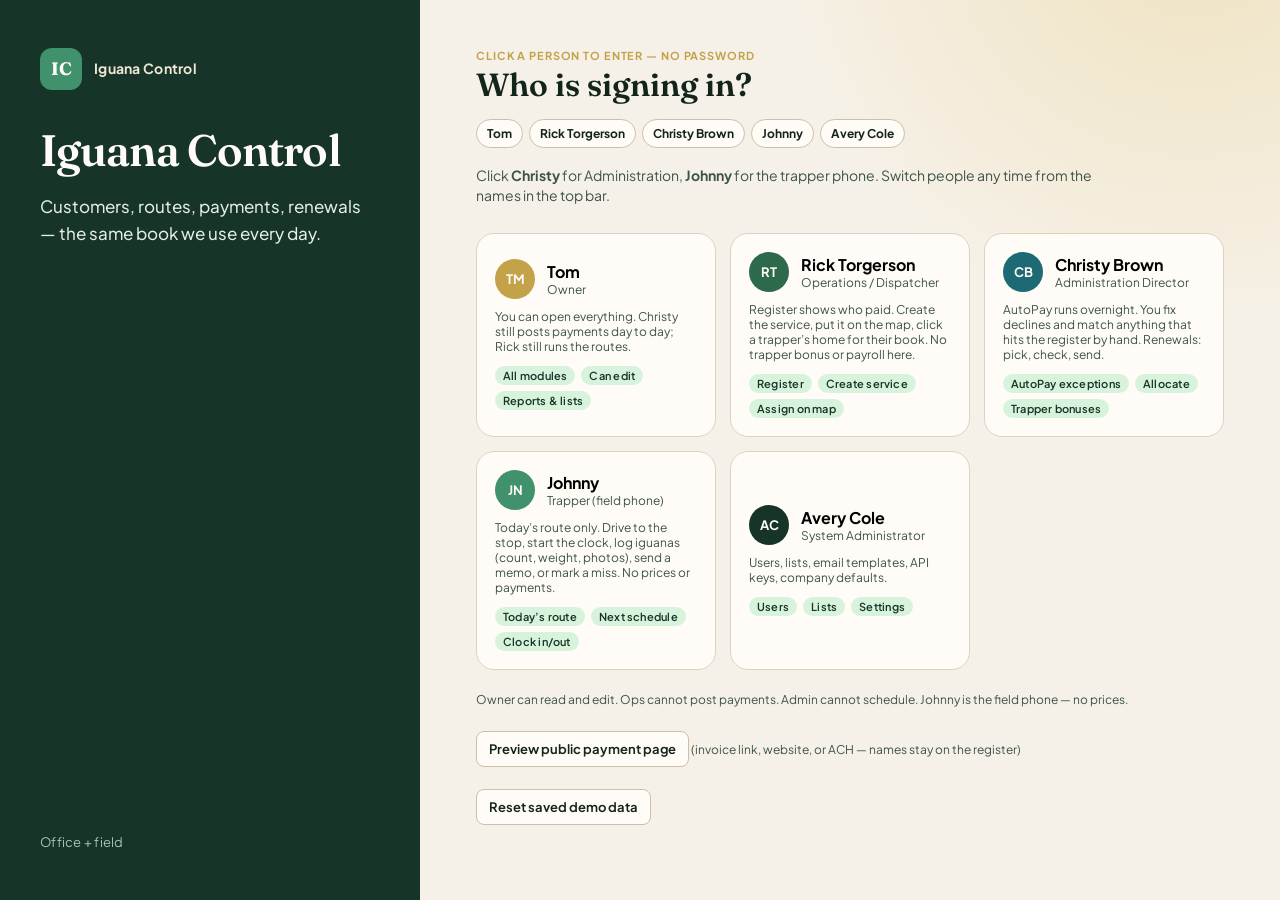
==== index.html @ 535a0d95 "added the listing of services" ====
<!DOCTYPE html>
<html lang="en">
<head>
  <meta charset="UTF-8">
  <meta name="viewport" content="width=device-width, initial-scale=1.0">
  <title>Iguana Control</title>
  <link rel="preconnect" href="https://fonts.googleapis.com">
  <link rel="preconnect" href="https://fonts.gstatic.com" crossorigin>
  <link href="https://fonts.googleapis.com/css2?family=Fraunces:opsz,wght@9..144,500;9..144,600;9..144,700&family=Plus+Jakarta+Sans:ital,wght@0,400;0,500;0,600;0,700;1,400&display=swap" rel="stylesheet">
  <link rel="stylesheet" href="global.css?v=svclist1">
</head>
<body>
  <div id="app"></div>
  <script src="storage.js?v=optimizer2"></script>
  <script src="payments.js?v=monthly1"></script>
  <script src="intake.js?v=batch1"></script>
  <script src="index.js?v=svclist1"></script>
</body>
</html>
---- global.css ----
:root {
  --ink: #13241b;
  --ink-soft: #3d5348;
  --leaf: #163528;
  --leaf-mid: #1f4a36;
  --moss: #2d6a4c;
  --fern: #40916c;
  --mint: #d8f3dc;
  --sand: #efe6d6;
  --paper: #f6f1e8;
  --white: #fffcf7;
  --sun: #c4a24a;
  --sun-soft: #f3e6c0;
  --clay: #b4532a;
  --clay-soft: #f6d7c8;
  --sea: #1d6a75;
  --sea-soft: #d2eef2;
  --line: #ddd2c0;
  --line-strong: #cbbfa8;
  --ok: #2d6a4c;
  --warn: #b4532a;
  --danger: #9b2c2c;
  --shadow: 0 10px 24px rgba(19, 36, 27, 0.06);
  --radius: 10px;
  --sidebar: 236px;
  --font: "Plus Jakarta Sans", system-ui, sans-serif;
  --display: "Fraunces", Georgia, serif;
}

* { box-sizing: border-box; margin: 0; padding: 0; }

html, body {
  height: 100%;
  overflow: hidden;
  background: var(--paper);
  color: var(--ink);
  font-family: var(--font);
  font-size: 14px;
  line-height: 1.38;
}

button, input, select, textarea { font-family: inherit; }

button { cursor: pointer; }

a { color: inherit; }

#app { height: 100%; min-height: 100%; }

/* ---------- Login ---------- */
.login {
  height: 100%;
  min-height: 100%;
  display: grid;
  grid-template-columns: minmax(280px, 420px) 1fr;
}

.login-brand {
  background: var(--leaf);
  color: var(--sand);
  padding: 48px 40px;
  display: flex;
  flex-direction: column;
  justify-content: space-between;
}

.mark {
  display: flex;
  align-items: center;
  gap: 12px;
}

.mark-badge {
  width: 42px;
  height: 42px;
  border-radius: 12px;
  background: var(--fern);
  color: var(--white);
  display: grid;
  place-items: center;
  font-family: var(--display);
  font-weight: 700;
  font-size: 18px;
}

.mark span { font-weight: 700; letter-spacing: 0.02em; }

.login-brand h1 {
  font-family: var(--display);
  font-size: clamp(34px, 4vw, 44px);
  font-weight: 600;
  line-height: 1.12;
  margin: 36px 0 18px;
  color: var(--white);
  letter-spacing: -0.02em;
}

.login-brand-copy,
.login-brand p {
  color: #e4eee7;
  max-width: 28ch;
  font-size: 17px;
  line-height: 1.55;
  font-weight: 450;
}

.login-meta {
  color: #a8c4b4;
  font-size: 13px;
  letter-spacing: 0.02em;
}

.login-main {
  padding: 48px 56px;
  overflow-y: auto;
  background:
    radial-gradient(circle at 90% -10%, #efe2bf 0, transparent 34%),
    var(--paper);
}

.login-main h2 {
  font-family: var(--display);
  font-size: 32px;
  font-weight: 600;
  margin-bottom: 8px;
}

.lede { color: var(--ink-soft); margin-bottom: 28px; max-width: 62ch; }

.role-grid {
  display: grid;
  grid-template-columns: repeat(2, minmax(0, 1fr));
  gap: 14px;
}
@media (min-width: 1100px) {
  .role-grid { grid-template-columns: repeat(3, minmax(0, 1fr)); }
}
.role-card {
  text-align: left;
  background: var(--white);
  border: 1px solid var(--line);
  border-radius: 18px;
  padding: 18px;
  transition: transform 0.15s ease, border-color 0.15s ease;
  cursor: pointer;
}

.role-card:hover {
  transform: translateY(-2px);
  border-color: var(--moss);
}

.role-card .who {
  display: flex;
  align-items: center;
  gap: 12px;
  margin-bottom: 10px;
}

.avatar {
  width: 40px;
  height: 40px;
  border-radius: 50%;
  display: grid;
  place-items: center;
  font-weight: 700;
  font-size: 13px;
  color: var(--white);
  flex-shrink: 0;
}

.role-card h3 { font-size: 16px; }
.role-card .title { color: var(--ink-soft); font-size: 12px; }
.role-card .access { font-size: 12px; color: var(--ink-soft); margin-top: 8px; }

.chips { display: flex; flex-wrap: wrap; gap: 6px; margin-top: 12px; }

.chip {
  font-size: 11px;
  font-weight: 600;
  letter-spacing: 0.02em;
  padding: 3px 8px;
  border-radius: 999px;
  background: var(--sand);
  color: var(--leaf);
}

.chip.on { background: var(--mint); }
.chip.off { background: var(--clay-soft); color: var(--clay); }

/* ---------- Shell ---------- */
.shell {
  display: grid;
  grid-template-columns: var(--sidebar) 1fr;
  height: 100%;
  min-height: 0;
  overflow: hidden;
}

.sidebar {
  background: var(--leaf);
  color: #d7e6dc;
  padding: 14px 10px 18px;
  display: flex;
  flex-direction: column;
  height: 100%;
  min-height: 0;
  overflow-x: hidden;
  overflow-y: auto;
  overscroll-behavior: contain;
  -webkit-overflow-scrolling: touch;
}

.sidebar .mark {
  color: var(--white);
  padding: 4px 8px 18px;
  flex-shrink: 0;
}

.sidebar-nav {
  display: flex;
  flex-direction: column;
  gap: 6px;
  flex: 0 0 auto;
  min-height: auto;
}

.nav-group {
  margin-bottom: 2px;
  border-radius: 12px;
  background: rgba(0, 0, 0, 0.12);
  flex-shrink: 0;
  overflow: visible;
}

.nav-group.has-active {
  background: rgba(0, 0, 0, 0.18);
  box-shadow: inset 0 0 0 1px rgba(255, 255, 255, 0.06);
}

.nav-group-toggle {
  width: 100%;
  display: flex;
  align-items: center;
  gap: 8px;
  background: transparent;
  border: 0;
  color: #b7d0c2;
  padding: 10px 12px;
  font: inherit;
  font-size: 11px;
  font-weight: 700;
  letter-spacing: 0.1em;
  text-transform: uppercase;
  cursor: pointer;
  text-align: left;
  border-radius: 12px;
}

.nav-group-toggle:hover {
  color: #fff;
  background: rgba(255, 255, 255, 0.04);
}

.nav-group-title { flex: 1; min-width: 0; }

.nav-group-meta {
  font-size: 10px;
  font-weight: 700;
  letter-spacing: 0;
  color: #7f9f8f;
  background: rgba(255, 255, 255, 0.06);
  border-radius: 999px;
  padding: 2px 7px;
}

.nav-group.has-active .nav-group-meta {
  color: #d7e6dc;
  background: rgba(255, 255, 255, 0.1);
}

.nav-chevron {
  width: 7px;
  height: 7px;
  border-right: 1.5px solid currentColor;
  border-bottom: 1.5px solid currentColor;
  transform: rotate(-45deg);
  opacity: 0.7;
  transition: transform 0.15s ease;
  flex-shrink: 0;
}

.nav-group.open .nav-chevron {
  transform: rotate(45deg);
  margin-top: -2px;
}

.nav-group-body {
  padding: 0 6px 8px;
  display: flex;
  flex-direction: column;
  gap: 2px;
  max-height: none;
  overflow: visible;
}

.nav-group-body[hidden] {
  display: none;
}

.nav-btn {
  width: 100%;
  display: flex;
  align-items: center;
  gap: 10px;
  background: transparent;
  border: 0;
  color: inherit;
  border-radius: 10px;
  padding: 9px 10px;
  font-size: 13.5px;
  font-weight: 500;
}

.nav-btn svg { opacity: 0.8; flex-shrink: 0; }

.nav-btn.active {
  background: var(--leaf-mid);
  color: var(--white);
}

.nav-btn:hover:not(.active) { background: rgba(255,255,255,0.06); }

.owner-mod-grid {
  display: grid;
  grid-template-columns: repeat(auto-fill, minmax(160px, 1fr));
  gap: 8px;
  margin-top: 10px;
}
.owner-mod {
  display: flex;
  flex-direction: column;
  gap: 2px;
  text-align: left;
  border: 1px solid var(--line);
  background: var(--white);
  border-radius: 12px;
  padding: 12px 14px;
  font: inherit;
  color: inherit;
  cursor: pointer;
}
.owner-mod:hover {
  border-color: var(--moss);
  background: #f3faf5;
}
.owner-mod strong { font-size: 13px; }

.sidebar-foot {
  margin-top: auto;
  padding: 12px 10px 0;
  border-top: 1px solid rgba(255,255,255,0.08);
  font-size: 12px;
  color: #9bb5a6;
  flex-shrink: 0;
}

.main {
  min-width: 0;
  min-height: 0;
  height: 100%;
  display: flex;
  flex-direction: column;
  overflow: hidden;
}

.topbar {
  height: 52px;
  flex-shrink: 0;
  display: flex;
  align-items: center;
  justify-content: space-between;
  padding: 0 20px;
  border-bottom: 1px solid var(--line);
  background: var(--white);
  gap: 12px;
}

.crumb {
  font-family: var(--display);
  font-size: 18px;
  font-weight: 600;
}

.top-actions { display: flex; align-items: center; gap: 10px; flex-wrap: wrap; }

.who-switch {
  display: flex;
  flex-wrap: wrap;
  gap: 6px;
  align-items: center;
}
.who-btn {
  border: 1px solid var(--line-strong);
  background: var(--white);
  color: var(--ink);
  border-radius: 999px;
  padding: 6px 10px;
  font-size: 12px;
  font-weight: 700;
}
.who-btn.on {
  background: var(--leaf);
  color: #fff;
  border-color: transparent;
}

.who-pill {
  display: flex;
  align-items: center;
  gap: 8px;
  background: var(--paper);
  border: 1px solid var(--line);
  border-radius: 999px;
  padding: 4px 10px 4px 4px;
}

.who-pill .avatar { width: 28px; height: 28px; font-size: 11px; }

.who-pill select {
  border: 0;
  background: transparent;
  font-weight: 600;
  font-size: 13px;
  color: var(--ink);
  outline: none;
}

.content {
  flex: 1;
  min-height: 0;
  overflow-y: auto;
  overscroll-behavior: contain;
  padding: 16px 20px 36px;
}
.content:not(.content-map) {
  max-width: 1400px;
  width: 100%;
}

.page-head {
  display: flex;
  justify-content: space-between;
  align-items: flex-start;
  gap: 12px;
  margin-bottom: 14px;
}

.page-head h2 {
  font-family: var(--display);
  font-size: 24px;
  font-weight: 600;
}

.page-head p { color: var(--ink-soft); max-width: 70ch; }

.actions { display: flex; gap: 8px; flex-wrap: wrap; }

.btn {
  border: 0;
  border-radius: 8px;
  padding: 8px 12px;
  font-weight: 650;
  font-size: 13px;
  min-height: 36px;
}

.btn-primary { background: var(--moss); color: var(--white); }
.btn-primary:hover { background: var(--leaf-mid); }
.btn-ghost { background: var(--white); border: 1px solid var(--line-strong); color: var(--ink); }
.btn-text {
  background: transparent;
  color: var(--moss);
  padding: 6px 4px;
  min-height: 0;
  font-weight: 650;
}
.btn-text:hover { text-decoration: underline; }
.btn-warn { background: var(--clay); color: var(--white); }
.btn-sun { background: var(--sun); color: var(--ink); }
.btn:disabled { opacity: 0.45; cursor: not-allowed; }
.icon-btn {
  width: 34px;
  height: 34px;
  display: inline-grid;
  place-items: center;
  border: 1px solid var(--line-strong);
  border-radius: 9px;
  background: var(--white);
  color: var(--leaf-mid);
}
.icon-btn:hover {
  background: var(--mint);
  border-color: var(--moss);
}
.table-icon-btn {
  margin-left: auto;
}

.notice {
  background: var(--sun-soft);
  border: 1px solid #e4d29a;
  color: #5c4a16;
  border-radius: 12px;
  padding: 10px 14px;
  font-size: 13px;
  margin-bottom: 16px;
}

.notice.locked {
  background: var(--clay-soft);
  border-color: #e8b89f;
  color: #6b2e16;
}

.grid-4, .grid-3, .grid-2 {
  display: grid;
  gap: 10px;
}

.grid-4 { grid-template-columns: repeat(4, minmax(0, 1fr)); }
.grid-3 { grid-template-columns: repeat(3, minmax(0, 1fr)); }
.grid-2 { grid-template-columns: repeat(2, minmax(0, 1fr)); }

.stat, .card {
  background: var(--white);
  border: 1px solid var(--line);
  border-radius: var(--radius);
}

.stat { padding: 10px 12px; }
.stat .k { font-size: 11px; color: var(--ink-soft); font-weight: 700; letter-spacing: 0.02em; text-transform: uppercase; }
.stat .v {
  font-family: var(--display);
  font-size: 22px;
  margin-top: 2px;
}
.stat .s { font-size: 12px; color: var(--ink-soft); margin-top: 4px; }
.stat.alert .v { color: var(--clay); }
.stat.good .v { color: var(--moss); }
.dashboard-stat {
  width: 100%;
  color: inherit;
  font: inherit;
  text-align: left;
  cursor: pointer;
  transition: transform 140ms ease, border-color 140ms ease, box-shadow 140ms ease;
}
.dashboard-stat:hover,
.dashboard-stat:focus-visible {
  transform: translateY(-2px);
  border-color: var(--sea);
  box-shadow: 0 8px 20px rgba(22, 53, 40, 0.08);
  outline: none;
}
.dashboard-stat .s {
  display: flex;
  justify-content: space-between;
  gap: 8px;
}

.card { padding: 12px 14px; }

.card h3 {
  font-size: 13px;
  font-weight: 700;
  letter-spacing: 0.04em;
  text-transform: uppercase;
  color: var(--ink-soft);
  margin-bottom: 8px;
  display: flex;
  justify-content: space-between;
  align-items: baseline;
}

.table-wrap { overflow: auto; }

table { width: 100%; border-collapse: collapse; font-size: 13px; }

th {
  text-align: left;
  font-size: 11px;
  letter-spacing: 0.08em;
  text-transform: uppercase;
  color: var(--ink-soft);
  padding: 8px 10px;
  border-bottom: 1px solid var(--line);
  font-weight: 700;
}

td {
  padding: 8px 10px;
  border-bottom: 1px solid #eee6d8;
  vertical-align: middle;
  height: 48px;
}
.payment-register-table table {
  min-width: 700px;
  font-size: 12px;
}
.payment-register-table th,
.payment-register-table td {
  padding: 9px 6px;
}
.payment-register-table th:first-child,
.payment-register-table td:first-child {
  min-width: 86px;
  white-space: nowrap;
}
.payment-register-table th:nth-child(2),
.payment-register-table td:nth-child(2) {
  min-width: 104px;
}
.payment-register-table th:nth-child(3),
.payment-register-table td:nth-child(3),
.payment-register-table th:nth-child(4),
.payment-register-table td:nth-child(4),
.payment-register-table th:nth-child(5),
.payment-register-table td:nth-child(5),
.payment-register-table th:nth-child(6),
.payment-register-table td:nth-child(6),
.payment-register-table th:nth-child(7),
.payment-register-table td:nth-child(7) {
  white-space: nowrap;
}
.payment-register-table td:nth-child(2) .btn,
.payment-register-table .badge {
  white-space: nowrap;
}
.payment-register-table th:last-child,
.payment-register-table td:last-child {
  min-width: 104px;
}
.payment-row-actions {
  display: flex;
  align-items: center;
  justify-content: flex-start;
  gap: 6px;
  white-space: nowrap;
}
.payment-row-actions .btn {
  padding: 7px 9px;
  font-size: 11px;
  white-space: nowrap;
}
tr.clickable { cursor: pointer; }
tr.clickable:hover td { background: #faf6ee; }

.badge {
  display: inline-flex;
  align-items: center;
  border-radius: 999px;
  padding: 2px 8px;
  font-size: 11px;
  font-weight: 700;
}

.badge-ok { background: var(--mint); color: var(--ok); }
.badge-warn { background: var(--sun-soft); color: #7a5b12; }
.badge-bad { background: var(--clay-soft); color: var(--clay); }
.badge-sea { background: var(--sea-soft); color: var(--sea); }
.badge-mute { background: var(--sand); color: var(--ink-soft); }

/* ---------- Schedule ---------- */
.seg {
  display: inline-flex;
  border: 1px solid var(--line);
  border-radius: 10px;
  overflow: hidden;
}
.seg button {
  background: var(--white);
  border: 0;
  padding: 8px 14px;
  font-weight: 700;
  font-size: 13px;
  cursor: pointer;
}
.seg button.on { background: var(--moss); color: #fff; }

.month-grid {
  display: grid;
  grid-template-columns: repeat(7, minmax(0, 1fr));
  gap: 6px;
}
.month-dow {
  font-size: 11px;
  font-weight: 700;
  color: var(--ink-soft);
  padding: 4px 6px;
}
.month-cell {
  min-height: 92px;
  background: var(--white);
  border: 1px solid var(--line);
  border-radius: 10px;
  padding: 6px;
}
.month-cell.mute { background: transparent; border-color: transparent; }
.month-cell.today { border-color: var(--moss); box-shadow: 0 0 0 2px rgba(45,106,76,.2); }
.month-num { font-weight: 700; font-size: 12px; margin-bottom: 4px; }
.month-stop {
  font-size: 10px;
  line-height: 1.3;
  padding: 2px 0;
  border-bottom: 1px solid var(--line);
  overflow: hidden;
  text-overflow: ellipsis;
  white-space: nowrap;
}

.week {
  display: grid;
  grid-template-columns: 160px repeat(5, 1fr);
  gap: 8px;
}

.week .head, .tech-name {
  font-size: 12px;
  font-weight: 700;
  color: var(--ink-soft);
  padding: 6px 4px;
}

.tech-name { color: var(--ink); padding-top: 10px; }

.stop {
  background: var(--mint);
  border-radius: 10px;
  padding: 8px 10px;
  font-size: 12px;
  margin-bottom: 6px;
  border-left: 3px solid var(--moss);
}

.stop.oneoff {
  background: var(--sun-soft);
  border-left-color: var(--sun);
}

.stop.missed {
  background: var(--clay-soft);
  border-left-color: var(--clay);
}

.stop.blocked-off {
  background: var(--sand);
  border-left-color: var(--ink-soft);
  opacity: 0.85;
}

.week .head.blocked {
  color: var(--ink-soft);
  background: var(--sand);
  border-radius: 8px;
}

.month-cell.blocked-day {
  background: var(--sand);
  border-color: var(--line);
}

.ns-rules {
  display: grid;
  grid-template-columns: repeat(4, minmax(0, 1fr));
  gap: 10px;
  margin-bottom: 16px;
}
.ns-rule {
  background: var(--white);
  border: 1px solid var(--line);
  border-radius: 12px;
  padding: 12px 14px;
}
.ns-rule strong {
  display: block;
  margin: 6px 0 4px;
  font-size: 13px;
}
.ns-rule p {
  margin: 0;
  font-size: 12px;
  color: var(--ink-soft);
  line-height: 1.4;
}
.ns-form-row {
  display: grid;
  grid-template-columns: 1fr 1fr;
  gap: 10px;
}
.ns-check {
  display: flex;
  align-items: center;
  gap: 8px;
  font-size: 13px;
  margin: 4px 0 12px;
}

.wl-tech-grid {
  display: grid;
  grid-template-columns: repeat(2, minmax(0, 1fr));
  gap: 12px;
}
.wl-tech-card {
  text-align: left;
  background: var(--white);
  border: 1px solid var(--line);
  border-radius: 14px;
  padding: 14px 16px;
  cursor: pointer;
  color: inherit;
  font: inherit;
}
.wl-tech-card:hover { border-color: var(--moss); }
.wl-tech-card-top {
  display: flex;
  align-items: center;
  gap: 8px;
  margin-bottom: 2px;
}
.wl-tech-card-top strong { flex: 1; }
.wl-tech-stats {
  display: grid;
  grid-template-columns: repeat(3, minmax(0, 1fr));
  gap: 8px;
  margin: 10px 0 12px;
}
.wl-tech-stats dt {
  font-size: 11px;
  text-transform: uppercase;
  letter-spacing: 0.04em;
  color: var(--ink-soft);
}
.wl-tech-stats dd {
  font-weight: 700;
  font-size: 13px;
  margin: 0;
}
.wl-week-strip {
  display: grid;
  grid-template-columns: repeat(5, minmax(0, 1fr));
  gap: 6px;
}
.wl-week-strip span {
  display: flex;
  flex-direction: column;
  gap: 2px;
  background: var(--sand);
  border-radius: 8px;
  padding: 6px 6px 7px;
  font-size: 11px;
  color: var(--ink);
}
.wl-week-strip span.mute { color: var(--ink-soft); opacity: 0.65; }
.wl-week-strip b { font-size: 10px; text-transform: uppercase; color: var(--ink-soft); }
.wl-day-head {
  display: flex;
  justify-content: space-between;
  align-items: flex-start;
  gap: 10px;
  margin-bottom: 12px;
}
.wl-day-head h3 { margin-bottom: 2px; }
.wl-stop {
  display: grid;
  grid-template-columns: 28px minmax(140px, 0.9fr) minmax(0, 1.4fr) auto;
  gap: 10px;
  align-items: start;
  padding: 10px 0;
  border-top: 1px solid var(--line);
}
.wl-stop-n {
  width: 24px;
  height: 24px;
  border-radius: 50%;
  background: var(--mint);
  color: var(--leaf);
  font-size: 12px;
  font-weight: 700;
  display: grid;
  place-items: center;
  margin-top: 2px;
}
.wl-stop-when strong { display: block; font-size: 13px; }
.wl-gap {
  margin: 0 0 4px 38px;
  font-size: 12px;
  color: var(--ink-soft);
}
.wl-gap.overlap { color: var(--clay); }

.stop .t { font-weight: 700; }
.stop .m { color: var(--ink-soft); }

/* ---------- Map ---------- */
.map-stage {
  display: grid;
  grid-template-columns: 1.4fr 0.9fr;
  gap: 16px;
  min-height: 520px;
}
.map-vrm {
  display: grid;
  grid-template-columns: minmax(220px, 260px) minmax(0, 1fr);
  gap: 14px;
  align-items: stretch;
  min-height: 0;
}
.map-vrm.has-bestfit {
  grid-template-columns: minmax(220px, 260px) minmax(0, 1fr) minmax(240px, 280px);
}
.map-vrm-side {
  max-height: min(58vh, 520px);
  overflow: auto;
  overscroll-behavior: contain;
  padding: 12px;
}
.map-vrm-side.is-right .map-bestfit-block { margin-top: 0; }
.map-vrm-canvas-wrap {
  min-width: 0;
  display: flex;
  flex-direction: column;
  gap: 8px;
  overflow: visible;
  z-index: 2;
}
.map-vrm .map-canvas {
  width: 100%;
  height: min(58vh, 520px);
  min-height: 320px;
  flex: 1;
  overflow: visible;
  position: relative;
}
.map-canvas.lasso-on {
  cursor: crosshair;
  user-select: none;
}
.map-box-select {
  position: absolute;
  z-index: 20;
  pointer-events: none;
  border: 1.5px solid rgba(37, 99, 235, 0.95);
  background: rgba(59, 130, 246, 0.22);
  box-sizing: border-box;
}
.map-select-panel {
  position: absolute;
  right: 12px;
  bottom: 12px;
  z-index: 22;
  min-width: 168px;
  padding: 12px 14px;
  background: #fff;
  border: 1px solid var(--line);
  border-radius: 10px;
  box-shadow: 0 8px 24px rgba(20, 24, 18, 0.16);
  font-size: 13px;
}
.map-select-row {
  display: flex;
  justify-content: space-between;
  gap: 16px;
  margin-bottom: 6px;
  color: var(--ink-soft);
}
.map-select-row strong { color: var(--ink); font-variant-numeric: tabular-nums; }
.map-select-actions {
  display: flex;
  gap: 8px;
  margin-top: 10px;
}
.map-select-actions .btn { flex: 1; justify-content: center; }
.content-map {
  overflow-y: auto;
  overflow-x: hidden;
  padding-bottom: 24px;
  -webkit-overflow-scrolling: touch;
}
.vrm-side-head h3 { margin: 8px 0 4px; }
.vrm-table { display: flex; flex-direction: column; gap: 2px; }
.vrm-row {
  display: grid;
  grid-template-columns: 14px 1fr 44px 58px;
  gap: 8px;
  align-items: center;
  width: 100%;
  text-align: left;
  border: 1px solid transparent;
  background: transparent;
  border-radius: 8px;
  padding: 7px 8px;
  font: inherit;
  color: inherit;
  cursor: pointer;
}
.vrm-row:hover { background: #f7f6f2; }
.vrm-row.on { background: #f3faf5; border-color: var(--moss); }
.vrm-row.vrm-head {
  font-size: 11px;
  font-weight: 700;
  color: var(--ink-soft);
  text-transform: uppercase;
  letter-spacing: 0.04em;
  cursor: default;
}
.vrm-row.vrm-total {
  font-weight: 700;
  border-top: 1px solid var(--line);
  margin-top: 4px;
  cursor: default;
}
.vrm-name { font-weight: 700; font-size: 12px; }
.vrm-stops { display: flex; flex-direction: column; gap: 4px; max-height: 280px; overflow: auto; }
.vrm-stop {
  display: flex;
  gap: 8px;
  align-items: flex-start;
  width: 100%;
  text-align: left;
  border: 1px solid transparent;
  background: transparent;
  border-radius: 8px;
  padding: 6px;
  font: inherit;
  cursor: pointer;
}
.vrm-stop:hover, .vrm-stop.on { background: #f7f6f2; }
.vrm-stop-n {
  flex: 0 0 20px;
  height: 20px;
  border-radius: 50%;
  color: #fff;
  font-size: 10px;
  font-weight: 800;
  display: grid;
  place-items: center;
}
.map-legend-diamond {
  display: inline-block;
  width: 10px;
  height: 10px;
  background: #8a8680;
  transform: rotate(45deg);
  margin-right: 4px;
  vertical-align: middle;
  border: 1px solid #fff;
  box-shadow: 0 0 0 1px #8a8680;
}
.map-legend-pin {
  display: inline-block;
  width: 10px;
  height: 14px;
  margin-right: 4px;
  vertical-align: middle;
  background: #e11d2e;
  border-radius: 50% 50% 50% 0;
  transform: rotate(-45deg);
  border: 1.5px solid #fff;
  box-shadow: 0 0 0 2px rgba(225, 29, 46, 0.35), 0 1px 2px rgba(0,0,0,0.25);
}

.map-canvas {
  background: #cfe0d0;
  border: 1px solid var(--line);
  border-radius: var(--radius);
  position: relative;
  overflow: hidden;
  min-height: 320px;
  height: min(58vh, 520px);
}
.map-canvas.gmap {
  box-shadow: inset 0 0 0 1px rgba(255,255,255,0.35);
}

.pin {
  position: absolute;
  transform: translate(-50%, -50%);
  text-align: center;
  z-index: 3;
}

.pin-dot {
  width: 14px;
  height: 14px;
  border-radius: 50%;
  transform: none;
  margin: 0 auto;
  border: 2px solid white;
  box-shadow: 0 1px 4px rgba(0,0,0,0.35);
}

.pin span:not(.prop-pin-mark):not(.prop-pin-dot) {
  position: absolute;
  left: 50%;
  top: calc(100% + 4px);
  transform: translateX(-50%);
  white-space: nowrap;
  font-size: 11px;
  font-weight: 700;
  background: rgba(255,255,255,0.95);
  padding: 2px 6px;
  border-radius: 6px;
  box-shadow: 0 1px 3px rgba(0,0,0,0.12);
  pointer-events: none;
}

.assign-stage {
  display: grid;
  grid-template-columns: 1.45fr 0.95fr;
  gap: 16px;
  min-height: 560px;
}

.assign-panel {
  max-height: 640px;
  overflow: auto;
}

.route-svg {
  position: absolute;
  inset: 0;
  width: 100%;
  height: 100%;
  pointer-events: none;
  z-index: 1;
}

.pin.prop-pin {
  width: 14px;
  height: 14px;
  padding: 0;
  border: 0;
  background: transparent;
  cursor: pointer;
  z-index: 3;
  transform: translate(-50%, -50%);
}
.pin.prop-pin .prop-pin-dot {
  position: absolute;
  left: 50%;
  top: 50%;
  width: 11px;
  height: 11px;
  margin: 0;
  padding: 0;
  transform: translate(-50%, -50%);
  background: var(--pin-color, #888);
  border: 2px solid #fff;
  border-radius: 50%;
  box-shadow: 0 1px 3px rgba(0,0,0,0.35);
  pointer-events: none;
}
.pin.prop-pin.diamond .prop-pin-dot,
.pin.prop-pin.shared .prop-pin-dot {
  width: 10px;
  height: 10px;
  border-radius: 1px;
  transform: translate(-50%, -50%) rotate(45deg);
  background: #8a8680;
}
.pin.prop-pin.need .prop-pin-dot {
  width: 12px;
  height: 12px;
  box-shadow: 0 0 0 3px rgba(196, 162, 74, 0.4), 0 1px 3px rgba(0,0,0,0.35);
}
.pin.prop-pin.pin-open:not(.assign-focus) .prop-pin-dot {
  box-shadow: 0 0 0 3px rgba(29, 106, 117, 0.45), 0 1px 3px rgba(0,0,0,0.35);
}
.pin.prop-pin.picked:not(.assign-focus) .prop-pin-dot {
  background: #e11d2e !important;
  width: 13px;
  height: 13px;
  border-color: #fff;
  box-shadow: 0 0 0 3px rgba(225, 29, 46, 0.55), 0 1px 4px rgba(0,0,0,0.4);
}
.pin.prop-pin.picked.diamond .prop-pin-dot,
.pin.prop-pin.picked.shared .prop-pin-dot {
  background: #e11d2e !important;
  box-shadow: 0 0 0 3px rgba(225, 29, 46, 0.55), 0 1px 4px rgba(0,0,0,0.4);
}
.pin.prop-pin .prop-pin-mark { display: none; }
.pin.prop-pin::after { display: none; }
.pin.prop-pin .pin-dot { display: none; }

/* Only the property Rick opened the map to assign */
.pin.prop-pin.assign-focus {
  width: 28px;
  height: 36px;
  z-index: 14;
  transform: translate(-50%, -94%);
}
.pin.prop-pin.assign-focus .prop-pin-dot { display: none; }
.pin.prop-pin.assign-focus .prop-pin-mark {
  display: block;
  position: absolute;
  left: 50%;
  top: 0;
  width: 22px;
  height: 22px;
  margin: 0;
  padding: 0;
  transform: translateX(-50%) rotate(-45deg);
  background: #e11d2e;
  border: 2.5px solid #fff;
  border-radius: 50% 50% 50% 0;
  box-shadow:
    0 0 0 5px rgba(225, 29, 46, 0.28),
    0 4px 12px rgba(180, 20, 35, 0.45);
  pointer-events: none;
  animation: assign-pin-pulse 1.6s ease-in-out infinite;
}
.pin.prop-pin.assign-focus .prop-pin-mark::after {
  content: "";
  position: absolute;
  left: 50%;
  top: 50%;
  width: 6px;
  height: 6px;
  border-radius: 50%;
  background: #fff;
  transform: translate(-50%, -50%);
}
.pin.prop-pin.assign-focus:hover .prop-pin-mark {
  filter: brightness(1.06);
  transform: translateX(-50%) rotate(-45deg) scale(1.06);
}
@keyframes assign-pin-pulse {
  0%, 100% { box-shadow: 0 0 0 4px rgba(225, 29, 46, 0.22), 0 4px 12px rgba(180, 20, 35, 0.4); }
  50% { box-shadow: 0 0 0 8px rgba(225, 29, 46, 0.18), 0 4px 14px rgba(180, 20, 35, 0.5); }
}

.pin.home-pin {
  z-index: 6;
  cursor: pointer;
  border: 0;
  background: transparent;
  padding: 0;
  font: inherit;
  color: inherit;
  transform: translate(-50%, -50%);
}
.pin.home-pin .pin-dot {
  width: 20px;
  height: 20px;
  border-width: 3px;
  border-radius: 50%;
}
.pin.home-pin.on .pin-dot,
.pin.home-pin.focus .pin-dot {
  box-shadow: 0 0 0 4px rgba(45, 106, 76, 0.28), 0 2px 6px rgba(0,0,0,0.35);
  transform: scale(1.15);
}
.pin.home-pin.comparing .pin-dot {
  box-shadow: 0 0 0 4px rgba(29, 106, 117, 0.35), 0 2px 6px rgba(0,0,0,0.35);
}
.pin.home-pin span { display: none; }
.pin.need {
  z-index: 4;
}
.pin.need .pin-dot {
  box-shadow: 0 0 0 4px rgba(196, 162, 74, 0.45);
  width: 16px;
  height: 16px;
}
.pin.client .pin-dot {
  width: 16px;
  height: 16px;
  box-shadow: 0 0 0 4px rgba(196, 162, 74, 0.4);
}
.pin.prop-pin.on-book .prop-pin-mark {
  width: 18px;
  height: 18px;
}
.pin.stop-pin { opacity: 0.85; z-index: 2; }
.pin.stop-pin .pin-dot { width: 8px; height: 8px; border-width: 1px; }

.queue-new {
  background: #fff8e8;
  border-radius: 10px;
  padding: 8px 10px;
}

.fit-row {
  display: flex;
  justify-content: space-between;
  gap: 10px;
  padding: 12px 0;
  border-bottom: 1px solid var(--line);
  font-size: 13px;
}
.trap-asset-row:last-child {
  border-bottom: 0;
}
.trap-asset-row .actions,
.trap-asset-actions {
  flex-wrap: wrap;
  justify-content: flex-end;
  align-items: center;
  gap: 6px;
  flex-shrink: 0;
}
.trap-asset-row .btn {
  padding: 4px 8px;
  font-size: 11px;
  line-height: 1.2;
  min-height: 0;
}
.trap-loc-link {
  border: 0;
  background: none;
  padding: 0;
  color: var(--leaf, #2d6a4c);
  font: inherit;
  font-weight: 600;
  font-size: 12px;
  cursor: pointer;
  text-decoration: underline;
  text-underline-offset: 2px;
}

/* ---------- Mobile ---------- */
.mobile-shell {
  height: 100%;
  min-height: 100%;
  overflow: hidden;
  background: #08140f;
  display: grid;
  place-items: center;
  padding: 12px;
}

.phone {
  width: 390px;
  max-width: 100%;
  background: #f4f7f4;
  border-radius: 36px;
  overflow: hidden;
  height: 100%;
  max-height: 100%;
  min-height: 0;
  display: flex;
  flex-direction: column;
  box-shadow: 0 24px 60px rgba(8, 20, 15, 0.45);
  border: 1px solid rgba(255,255,255,0.08);
}

.mob-status {
  display: flex;
  justify-content: space-between;
  padding: 10px 22px 0;
  font-size: 11px;
  font-weight: 700;
  color: #5f7468;
  letter-spacing: 0.04em;
}

.mob-top {
  display: flex;
  align-items: center;
  gap: 10px;
  padding: 6px 14px 10px;
}

.mob-icon-btn {
  width: 36px;
  height: 36px;
  border: 0;
  border-radius: 12px;
  background: #fff;
  color: #163528;
  display: grid;
  place-items: center;
  cursor: pointer;
  box-shadow: 0 1px 2px rgba(22, 53, 40, 0.08);
  flex-shrink: 0;
}
.mob-icon-btn.spacer {
  background: transparent;
  box-shadow: none;
  pointer-events: none;
}
.mob-icon-btn svg { width: 18px; height: 18px; }

.mob-top-title {
  flex: 1;
  min-width: 0;
  text-align: center;
}
.mob-top-title small {
  display: block;
  font-size: 11px;
  color: #6b7f74;
  font-weight: 600;
}
.mob-top-title strong {
  display: block;
  font-size: 16px;
  font-weight: 700;
  color: #163528;
  white-space: nowrap;
  overflow: hidden;
  text-overflow: ellipsis;
}

.mob-avatar {
  width: 36px;
  height: 36px;
  border: 0;
  border-radius: 50%;
  color: #fff;
  font-size: 11px;
  font-weight: 700;
  letter-spacing: 0.02em;
  cursor: pointer;
  flex-shrink: 0;
  box-shadow: 0 0 0 2px #fff;
}
.mob-avatar.on { box-shadow: 0 0 0 2px #fff, 0 0 0 4px var(--moss, #40916c); }

.mob-day-block { margin: 0 0 14px; }
.mob-day-block:last-child { margin-bottom: 28px; }
.mob-day-head {
  display: flex;
  align-items: baseline;
  justify-content: space-between;
  gap: 8px;
  margin: 4px 2px 8px;
}
.mob-day-head strong { font-size: 15px; }
.mob-day-head span { font-size: 12px; color: #6b7f74; font-weight: 600; }
.mob-day-empty { margin: 0 2px 4px; }

.phone-bar {
  background: var(--leaf);
  color: var(--white);
  padding: 18px 18px 14px;
}
.phone-bar small { color: #b7cdc2; }
.phone-bar h2 { font-family: var(--display); font-size: 24px; }
.phone-bar .btn { width: auto; }

.phone-body {
  padding: 0 14px 16px;
  flex: 1;
  overflow-y: auto;
  -webkit-overflow-scrolling: touch;
}
.phone-body.is-map {
  padding: 0;
  display: flex;
  flex-direction: column;
  overflow: hidden;
}

.mob-hero-map {
  position: relative;
  height: 148px;
  border-radius: 18px;
  overflow: hidden;
  margin-bottom: 12px;
  background: #cfe0d0;
}
.mob-hero-fade {
  position: absolute;
  left: 0;
  right: 0;
  bottom: 0;
  z-index: 5;
  display: flex;
  justify-content: space-between;
  align-items: center;
  gap: 8px;
  border: 0;
  width: 100%;
  padding: 10px 12px;
  background: linear-gradient(transparent, rgba(8, 20, 15, 0.72));
  color: #fff;
  font-size: 12px;
  cursor: pointer;
  text-align: left;
}
.mob-hero-fade strong { font-size: 12px; }

.mob-map {
  position: relative;
  width: 100%;
  height: 100%;
  min-height: 148px;
  overflow: hidden;
  background: #cfe0d0;
}
.phone-body.is-map .mob-map { flex: 1; min-height: 0; }
.mob-map.compact { min-height: 148px; height: 148px; }
.mob-stop-map {
  border-radius: 18px;
  overflow: hidden;
  margin-bottom: 12px;
  height: 140px;
}
.mob-stop-map .mob-map { height: 140px; min-height: 140px; }

.mob-map-pin {
  position: absolute;
  transform: translate(-50%, -50%);
  z-index: 4;
  border: 0;
  background: none;
  padding: 0;
  cursor: pointer;
  text-align: center;
}
.mob-map-pin.home { pointer-events: none; }
.mob-map-dot,
.mob-map-num {
  display: grid;
  place-items: center;
  width: 22px;
  height: 22px;
  border-radius: 50%;
  border: 2px solid #fff;
  box-shadow: 0 1px 4px rgba(0,0,0,0.28);
  margin: 0 auto;
}
.mob-map-num {
  background: #163528;
  color: #fff;
  font-size: 11px;
  font-weight: 700;
}
.mob-map-pin.on .mob-map-num {
  background: #c4a24a;
  width: 26px;
  height: 26px;
}
.mob-map-pin.is-done .mob-map-num { background: #40916c; }
.mob-map-pin.is-miss .mob-map-num { background: #b4532a; }
.mob-map-lab {
  display: block;
  margin-top: 3px;
  font-size: 9px;
  font-weight: 700;
  color: #163528;
  background: rgba(255,255,255,0.92);
  padding: 1px 5px;
  border-radius: 6px;
  white-space: nowrap;
  max-width: 88px;
  overflow: hidden;
  text-overflow: ellipsis;
}
.mob-map.compact .mob-map-lab { font-size: 8px; max-width: 70px; }

.mob-map-legend {
  display: flex;
  justify-content: space-between;
  gap: 8px;
  padding: 8px 12px 10px;
  font-size: 11px;
  color: #5f7468;
  background: #f4f7f4;
}

.mob-summary {
  display: flex;
  gap: 8px;
  margin-bottom: 10px;
}
.mob-summary span {
  flex: 1;
  background: #fff;
  border: 1px solid var(--line);
  border-radius: 14px;
  padding: 10px 8px;
  text-align: center;
  font-size: 11px;
  color: var(--ink-soft);
}
.mob-summary strong {
  display: block;
  font-size: 18px;
  color: var(--ink);
  font-weight: 700;
}

.mob-next {
  font-size: 12px;
  color: #4d6358;
  margin: 0 2px 10px;
  font-weight: 600;
}

.mob-stop-top {
  display: flex;
  justify-content: space-between;
  align-items: center;
  gap: 8px;
  margin-bottom: 2px;
}

.mob-timer-card {
  background: #163528;
  color: #fff;
  border-radius: 18px;
  padding: 16px;
  text-align: center;
  margin-bottom: 12px;
}
.mob-timer-card .tiny { color: #b7cdc2; }
.mob-timer {
  font-family: var(--display);
  font-size: 40px;
  letter-spacing: 0.04em;
  line-height: 1.1;
  margin: 6px 0;
  font-variant-numeric: tabular-nums;
}

.mob-photo-grid {
  display: grid;
  grid-template-columns: repeat(3, 1fr);
  gap: 8px;
  margin-top: 10px;
}
.mob-photo {
  width: 100%;
  height: 72px;
  object-fit: cover;
  border-radius: 10px;
  background: #e8eee9;
}

.mob-card {
  background: #fff;
  border: 1px solid var(--line);
  border-radius: 16px;
  padding: 12px 14px;
  margin-bottom: 10px;
}
.mob-card h3 { font-size: 14px; margin-bottom: 6px; }
.mob-card.miss-card { border-color: #e7c4b4; background: #fff8f5; }
.mob-card.done-card { border-color: #b7d4b8; background: #f3faf4; }
.mob-card.note-card { font-size: 12px; color: #4d6358; font-style: italic; }

.mob-addr {
  margin: 0 2px 12px;
}
.mob-addr strong { font-size: 13px; }
.mob-addr p { margin: 4px 0; font-size: 13px; color: #4d6358; }
.mob-call {
  display: inline-block;
  font-size: 13px;
  font-weight: 700;
  color: var(--leaf, #2d6a4c);
}
.mob-nav {
  display: inline-block;
  font-size: 13px;
  font-weight: 700;
  color: var(--moss);
}
.mob-addr-acts {
  display: flex;
  flex-wrap: wrap;
  gap: 10px 14px;
  margin-top: 6px;
}

.mob-profile {
  padding: 12px 8px 8px;
  text-align: center;
}
.mob-avatar-lg {
  width: 76px;
  height: 76px;
  border-radius: 50%;
  margin: 8px auto 12px;
  display: grid;
  place-items: center;
  color: #fff;
  font-size: 22px;
  font-weight: 700;
}
.mob-profile h2 { font-size: 22px; margin-bottom: 4px; }
.mob-kv {
  display: flex;
  justify-content: space-between;
  gap: 12px;
  padding: 8px 0;
  border-bottom: 1px solid var(--line);
  font-size: 13px;
  text-align: left;
}
.mob-kv:last-child { border-bottom: 0; }
.mob-kv span { color: var(--ink-soft); }

.mob-tabs {
  display: grid;
  grid-template-columns: 1fr 1fr 1fr;
  gap: 0;
  padding: 8px 12px 18px;
  background: #fff;
  border-top: 1px solid var(--line);
  flex-shrink: 0;
  z-index: 6;
}
.mob-tabs button {
  border: 0;
  background: transparent;
  color: #6b7f74;
  display: flex;
  flex-direction: column;
  align-items: center;
  gap: 2px;
  padding: 6px 8px;
  font-size: 11px;
  font-weight: 700;
  cursor: pointer;
  border-radius: 12px;
}
.mob-tabs button svg { width: 18px; height: 18px; }
.mob-tabs button.on {
  color: #163528;
  background: #e8f0ea;
}

.stop-card {
  display: flex;
  gap: 10px;
  width: 100%;
  text-align: left;
  background: var(--white);
  border-radius: 16px;
  padding: 12px;
  margin-bottom: 10px;
  border: 1px solid var(--line);
  cursor: pointer;
  font: inherit;
  color: inherit;
}
.stop-rail { flex-shrink: 0; padding-top: 2px; }
.stop-num {
  display: grid;
  place-items: center;
  width: 24px;
  height: 24px;
  border-radius: 50%;
  background: #163528;
  color: #fff;
  font-size: 11px;
  font-weight: 700;
}
.stop-main { flex: 1; min-width: 0; }
.stop-card.active { border-color: var(--moss); box-shadow: 0 0 0 2px rgba(64, 145, 108, 0.18); }
.stop-card.active .stop-num { background: #40916c; }
.stop-card.done { opacity: 0.82; }
.stop-card.done .stop-num { background: #40916c; }
.stop-card.miss { border-color: #e7c4b4; }
.stop-card.miss .stop-num { background: #b4532a; }
.stop-card h3 { font-size: 15px; }
.stop-card .meta { font-size: 12px; color: var(--ink-soft); margin: 4px 0 0; }

.phone-actions {
  display: grid;
  grid-template-columns: 1fr 1fr;
  gap: 8px;
}

.phone-foot {
  padding: 12px 16px 20px;
  display: flex;
  justify-content: space-between;
  align-items: center;
  gap: 8px;
  font-size: 12px;
  color: var(--ink-soft);
  border-top: 1px solid var(--line);
}
.phone-foot .btn { width: auto; }

.hidden-note {
  margin-top: 8px;
  font-size: 11px;
  color: var(--ink-soft);
  font-style: italic;
}

/* ---------- Modal / toast ---------- */
.overlay {
  position: fixed;
  inset: 0;
  background: rgba(19, 36, 27, 0.45);
  display: flex;
  align-items: flex-start;
  justify-content: center;
  overflow-y: auto;
  -webkit-overflow-scrolling: touch;
  z-index: 20;
  padding: 24px 20px 40px;
}

.modal {
  background: var(--white);
  width: min(520px, 100%);
  border-radius: 18px;
  padding: 22px;
  max-height: calc(100vh - 64px);
  overflow-y: auto;
  overscroll-behavior: contain;
  flex-shrink: 0;
  position: relative;
  z-index: 1;
  pointer-events: auto;
}

.modal h3 { font-family: var(--display); font-size: 24px; margin-bottom: 8px; }
.modal p { color: var(--ink-soft); margin-bottom: 16px; }
.task-location-context {
  display: grid;
  grid-template-columns: 1fr 1fr;
  gap: 10px;
  margin: 4px 0 18px;
  padding: 12px;
  border: 1px solid var(--line);
  border-radius: 12px;
  background: var(--paper);
}
.task-location-context div {
  display: grid;
  gap: 2px;
  min-width: 0;
}
.task-location-context span {
  color: var(--ink-soft);
  font-size: 10px;
  font-weight: 700;
  letter-spacing: 0.05em;
  text-transform: uppercase;
}
.task-location-context strong,
.task-location-context small {
  overflow-wrap: anywhere;
}
.task-location-context small {
  color: var(--ink-soft);
}

.field { margin-bottom: 12px; }
.field label { display: block; font-size: 12px; font-weight: 700; margin-bottom: 4px; }
.inline-edit {
  width: 100%;
  border: 1px solid var(--line-strong);
  border-radius: 8px;
  padding: 7px 9px;
  background: var(--white);
  font: inherit;
  color: inherit;
}
.inline-edit:disabled {
  opacity: 0.7;
  background: var(--sand);
}
h2 .inline-edit {
  font-family: var(--display);
  font-size: 28px;
  font-weight: 600;
  border-color: transparent;
  padding: 2px 4px;
}
h2 .inline-edit:focus { border-color: var(--line-strong); }
.date-pair {
  display: grid;
  grid-template-columns: 1fr 1fr;
  gap: 8px;
}
.field input, .field select, .field textarea {
  width: 100%;
  border: 1px solid var(--line-strong);
  border-radius: 10px;
  padding: 9px 10px;
  background: var(--white);
}

.toast {
  position: fixed;
  right: 20px;
  bottom: 20px;
  background: var(--ink);
  color: var(--white);
  padding: 12px 16px;
  border-radius: 12px;
  z-index: 30;
  max-width: 360px;
  font-size: 13px;
}

.stack { display: flex; flex-direction: column; gap: 12px; }

.row { display: flex; gap: 8px; flex-wrap: wrap; align-items: center; }

.muted { color: var(--ink-soft); font-size: 13px; }

.split { display: grid; grid-template-columns: 1.4fr 0.8fr; gap: 16px; }

.forbidden {
  max-width: 560px;
  margin: 60px auto;
  text-align: center;
  background: var(--white);
  border: 1px solid var(--line);
  border-radius: 20px;
  padding: 36px;
}

.forbidden h2 { font-family: var(--display); font-size: 28px; margin-bottom: 8px; }

.preview {
  background: var(--paper);
  border: 1px dashed var(--line-strong);
  border-radius: 12px;
  padding: 14px;
  font-size: 13px;
}

.dot { width: 8px; height: 8px; border-radius: 50%; display: inline-block; }

.settings-list { display: flex; flex-direction: column; gap: 8px; }
.settings-list li {
  list-style: none;
  background: var(--paper);
  border-radius: 10px;
  padding: 10px 12px;
  display: flex;
  justify-content: space-between;
  font-size: 13px;
}

.demo-flag {
  font-size: 11px;
  letter-spacing: 0.08em;
  text-transform: uppercase;
  font-weight: 700;
  color: var(--sun);
}

.tabs {
  display: flex;
  gap: 6px;
  flex-wrap: wrap;
  margin-bottom: 16px;
}

.tab {
  border: 1px solid var(--line);
  background: var(--white);
  border-radius: 999px;
  padding: 6px 12px;
  font-size: 12px;
  font-weight: 600;
  color: var(--ink-soft);
}

.tab.active {
  background: var(--leaf);
  color: var(--white);
  border-color: var(--leaf);
}

.filter-bar {
  display: flex;
  gap: 8px;
  flex-wrap: wrap;
  margin-bottom: 14px;
  align-items: center;
}

.filter-bar input, .filter-bar select {
  border: 1px solid var(--line-strong);
  border-radius: 10px;
  padding: 8px 10px;
  background: var(--white);
  min-width: 180px;
}
.list-filter-bar {
  padding: 12px;
  border: 1px solid var(--line);
  border-radius: 12px;
  background: color-mix(in srgb, var(--sand) 45%, var(--white));
}
.list-filter-bar input[type="search"] {
  flex: 1 1 240px;
}
.list-filter-empty {
  padding: 24px 12px;
  text-align: center;
}
.sched-cover {
  margin-bottom: 16px;
}
.sched-cover-row {
  display: grid;
  grid-template-columns: repeat(4, minmax(0, 1fr));
  gap: 10px;
  margin: 12px 0 10px;
}
.sched-table {
  padding: 8px 10px;
  max-width: 100%;
  overflow-x: auto;
}
.sched-table table {
  width: 100%;
}
.sched-table td {
  vertical-align: top;
}
.sched-table td[rowspan] {
  background: color-mix(in srgb, var(--sand) 40%, var(--white));
  font-weight: 700;
  width: 88px;
}
.sched-temp-row td {
  background: color-mix(in srgb, var(--sun-soft) 55%, transparent);
}
.modal.sched-day,
.modal.wide.sched-day {
  width: min(440px, 100%);
  height: calc(100vh - 48px);
  max-height: calc(100vh - 48px);
  display: flex;
  flex-direction: column;
  overflow: hidden;
  padding: 14px 12px 12px;
}
.modal.sched-day > h3 {
  font-size: 20px;
  margin-bottom: 4px;
}
.modal.sched-day > p.tiny {
  margin-bottom: 8px;
}
.modal.sched-day > h3,
.modal.sched-day > .tiny,
.modal.sched-day > .sched-day-cover,
.modal.sched-day > .sched-stop-search,
.modal.sched-day > .sched-stop-count {
  flex: 0 0 auto;
}
.sched-day-cover {
  display: flex;
  flex-wrap: wrap;
  gap: 6px;
  align-items: center;
  margin: 0 0 8px;
  padding: 8px;
  border: 1px solid var(--line);
  border-radius: 12px;
  background: color-mix(in srgb, var(--sand) 40%, var(--white));
}
.sched-day-cover select {
  flex: 1 1 120px;
  min-width: 0;
}
.sched-day-cover .btn {
  flex: 0 0 auto;
}
.sched-stop-search {
  width: 100%;
  box-sizing: border-box;
  border: 1px solid var(--line-strong);
  border-radius: 10px;
  padding: 8px 10px;
  margin-bottom: 6px;
  font: inherit;
}
.sched-stop-count {
  margin: 0 0 8px;
}
.sched-stop-list {
  flex: 1 1 0;
  min-height: 0;
  overflow-y: auto;
  overflow-x: hidden;
  -webkit-overflow-scrolling: touch;
  padding-right: 2px;
}
.sched-stop {
  display: grid;
  grid-template-columns: 28px minmax(0, 1fr);
  gap: 2px 8px;
  padding: 8px 8px 10px;
  margin-bottom: 8px;
  border: 1px solid var(--line);
  border-radius: 12px;
  background: var(--white);
  min-width: 0;
}
.sched-stop.is-temp {
  background: color-mix(in srgb, var(--sun-soft) 55%, var(--white));
}
.sched-stop-n {
  width: 22px;
  height: 22px;
  border-radius: 50%;
  display: grid;
  place-items: center;
  font-size: 11px;
  font-weight: 700;
  background: var(--sand);
  color: var(--ink-soft);
  margin-top: 2px;
}
.sched-stop-body {
  min-width: 0;
}
.sched-stop-top {
  display: flex;
  align-items: center;
  justify-content: space-between;
  gap: 8px;
}
.sched-stop-name {
  font-weight: 700;
  overflow: hidden;
  text-overflow: ellipsis;
  white-space: nowrap;
}
.sched-stop-addr {
  overflow: hidden;
  text-overflow: ellipsis;
  white-space: nowrap;
}
.sched-move {
  display: flex;
  gap: 6px;
  align-items: center;
  margin-top: 8px;
  min-width: 0;
}
.sched-move select {
  flex: 1 1 auto;
  min-width: 0;
  max-width: 100%;
}
.sched-day-foot {
  flex: 0 0 auto;
  margin-top: 12px;
}

.kv {
  display: grid;
  grid-template-columns: 140px 1fr;
  gap: 6px 12px;
  font-size: 13px;
}

.kv dt { color: var(--ink-soft); font-weight: 600; }
.kv dd { margin: 0; }

.cust-panels {
  display: grid;
  grid-template-columns: 1fr 1fr;
  gap: 16px;
  margin-bottom: 18px;
  align-items: start;
}
.panel-box {
  position: relative;
  background: var(--white);
  border: 1px solid var(--line);
  border-radius: 16px;
  padding: 18px 18px 16px;
  min-height: 220px;
  transition: border-color 0.15s ease, background 0.15s ease;
}
.panel-box.panel-locs-box {
  display: flex;
  flex-direction: column;
  max-height: min(68vh, 720px);
  min-height: 280px;
}
.panel-box:hover {
  border-color: var(--line-strong);
  background: #fbfaf7;
}
.panel-kicker {
  font-size: 11px;
  font-weight: 700;
  letter-spacing: 0.06em;
  text-transform: uppercase;
  color: var(--ink-soft);
  margin-bottom: 6px;
  flex-shrink: 0;
}
.panel-box h3 {
  font-family: var(--display);
  font-size: 22px;
  margin: 0 0 6px;
  flex-shrink: 0;
}
.panel-locs-box > .tiny {
  flex-shrink: 0;
}
.panel-edit {
  position: absolute;
  top: 14px;
  right: 14px;
  opacity: 0;
  pointer-events: none;
  transition: opacity 0.15s ease;
  z-index: 2;
}
.panel-box:hover .panel-edit,
.panel-box:focus-within .panel-edit {
  opacity: 1;
  pointer-events: auto;
}
.panel-kv {
  margin-top: 12px;
}
.panel-locs {
  display: flex;
  flex-direction: column;
  gap: 10px;
  margin-top: 12px;
  flex: 1;
  min-height: 0;
  overflow-y: auto;
  overscroll-behavior: contain;
  padding-right: 4px;
  -webkit-overflow-scrolling: touch;
}
.panel-loc {
  border: 1px solid var(--line);
  border-radius: 12px;
  padding: 10px 12px;
  background: var(--sand);
}
.panel-loc.need {
  border-color: var(--sun);
  background: #fff8e8;
}
.panel-loc.pay-focus {
  outline: 2px solid var(--sun);
  outline-offset: 1px;
}
.panel-loc.unpaid { opacity: 0.72; }
.panel-loc-top {
  display: flex;
  flex-wrap: wrap;
  gap: 6px;
  align-items: center;
  margin-bottom: 4px;
}
.customer-billto-card {
  min-height: 0;
}
.customer-overview-grid,
.location-detail-grid {
  display: grid;
  grid-template-columns: minmax(0, 1.15fr) minmax(300px, 0.85fr);
  gap: 16px;
  align-items: start;
}
.customer-location-list {
  padding: 18px;
}
.customer-location-head {
  display: flex;
  align-items: center;
  justify-content: space-between;
  gap: 12px;
  margin-bottom: 6px;
}
.customer-location-head .btn {
  display: inline-flex;
  align-items: center;
  gap: 6px;
  white-space: nowrap;
}
.customer-location-scroll {
  max-height: 360px;
  overflow-y: auto;
  overscroll-behavior: contain;
  padding-right: 6px;
  scrollbar-gutter: stable;
}
.customer-location-scroll::-webkit-scrollbar {
  width: 8px;
}
.ready-schedule-card {
  max-width: 1050px;
}
.ready-schedule-row {
  gap: 18px;
  padding: 14px 0;
}
.ready-schedule-row > div:first-child {
  min-width: 0;
}
.ready-schedule-row .badge {
  margin-right: 8px;
}
.ready-empty {
  padding: 38px 16px;
  text-align: center;
}
.ready-empty h3 {
  display: block;
  margin: 12px 0 5px;
}
.ops-pay-notice {
  position: relative;
  display: block;
  width: 100%;
  text-align: left;
  background: var(--white);
  border: 1px solid var(--sun);
  border-radius: 12px;
  padding: 12px 48px 12px 14px;
  margin-bottom: 18px;
  cursor: pointer;
  color: inherit;
  font: inherit;
}
.ops-pay-notice:hover {
  background: var(--sun-soft);
  border-color: var(--sun);
}
.ops-pay-notice-count {
  position: absolute;
  top: 10px;
  right: 12px;
  min-width: 22px;
  height: 22px;
  padding: 0 7px;
  border-radius: 999px;
  background: var(--clay);
  color: var(--white);
  font-size: 12px;
  font-weight: 700;
  display: inline-grid;
  place-items: center;
  line-height: 1;
}
.ops-pay-notice-body {
  display: grid;
  gap: 2px;
  min-width: 0;
}
.ops-pay-notice-body strong {
  font-size: 13px;
}
.ops-pay-notice-body span {
  font-size: 13px;
  color: var(--mute);
}
.ready-schedule-acts {
  display: flex;
  align-items: center;
  gap: 6px;
  flex: 0 0 auto;
}
.ready-schedule-acts .icon-btn {
  width: 28px;
  height: 28px;
  border-radius: 8px;
}
.icon-btn-primary {
  background: var(--moss);
  border-color: var(--moss);
  color: var(--white);
}
.icon-btn-primary:hover {
  background: var(--leaf-mid);
  border-color: var(--leaf-mid);
  color: var(--white);
}
.customer-location-scroll::-webkit-scrollbar-thumb {
  background: var(--line-strong);
  border-radius: 999px;
}
.customer-location-scroll::-webkit-scrollbar-track {
  background: transparent;
}
.customer-location-row {
  display: flex;
  justify-content: space-between;
  align-items: center;
  gap: 14px;
  padding: 13px 10px;
  border-bottom: 1px solid var(--line);
  border-radius: 10px;
  transition: background 0.15s ease, box-shadow 0.15s ease;
}
.customer-location-row.is-selected {
  background: var(--sea-soft);
  box-shadow: inset 3px 0 0 var(--sea);
}
.customer-location-row:hover {
  background: var(--paper);
}
.customer-location-row.is-selected:hover {
  background: var(--sea-soft);
}
.customer-location-select {
  flex: 1;
  min-width: 0;
  padding: 0;
  border: 0;
  background: transparent;
  color: inherit;
  font: inherit;
  text-align: left;
  cursor: pointer;
}
.customer-location-select:focus-visible {
  outline: 2px solid var(--sea);
  outline-offset: 4px;
  border-radius: 4px;
}
.customer-location-row:last-child {
  border-bottom: 0;
}
.customer-map-card {
  padding: 16px;
}
.customer-map-card .mini-map-box {
  margin: 0;
}
.customer-map-card .mini-map {
  min-height: 330px;
}
.mini-map .map-selectable-pin {
  cursor: pointer;
}
.mini-map .map-selectable-pin:hover .pin-dot,
.mini-map .map-selectable-pin:focus-visible .pin-dot {
  transform: scale(1.25);
  box-shadow: 0 0 0 4px rgba(29, 106, 117, 0.35), 0 2px 6px rgba(0,0,0,0.35);
}
.mini-map .map-selectable-pin:focus-visible {
  outline: 0;
}
.map-location-caption {
  display: block;
  margin-top: 8px;
  min-height: 24px;
  overflow-wrap: anywhere;
}
.map-location-caption strong {
  color: var(--ink);
}
.location-detail-grid > .stack:last-child {
  position: sticky;
  top: 0;
}
.mini-table {
  width: 100%;
  border-collapse: collapse;
  font-size: 11px;
  margin: 4px 0 6px;
}
.mini-table th,
.mini-table td {
  text-align: left;
  padding: 2px 6px 2px 0;
  border-bottom: 1px solid var(--line, #e5e1d8);
  color: var(--ink-soft, #5c574e);
}
.mini-table th { font-weight: 600; color: var(--ink, #1c1915); }
.location-history-table {
  margin-top: 12px;
  width: 100%;
}
.location-history-table th,
.location-history-table td {
  vertical-align: top;
  padding: 7px 8px 7px 0;
}
.svc-history-name {
  display: flex;
  align-items: flex-start;
  justify-content: space-between;
  gap: 8px;
}
.svc-history-name .table-icon-btn {
  margin-left: 0;
  flex: 0 0 auto;
}
.location-trapper-list {
  display: flex;
  flex-wrap: wrap;
  gap: 7px;
}
.location-trapper-chip {
  display: inline-flex;
  align-items: center;
  gap: 5px;
  padding: 5px 8px;
  border: 1px solid var(--line);
  border-radius: 999px;
  background: var(--paper);
  font-size: 11px;
}
.location-trapper-chip .dot {
  width: 8px;
  height: 8px;
  flex: 0 0 8px;
}
.mini-table tr.svc-row.clickable:hover {
  background: color-mix(in srgb, var(--sea, #1d6a75) 8%, transparent);
}
@media (max-width: 900px) {
  .cust-panels { grid-template-columns: 1fr; }
  .panel-edit { opacity: 1; pointer-events: auto; }
}

.timeline {
  display: flex;
  flex-direction: column;
  gap: 0;
  max-height: min(280px, 40vh);
  overflow-y: auto;
  overscroll-behavior: contain;
  padding-right: 4px;
  -webkit-overflow-scrolling: touch;
}
.billing-timeline-card {
  display: flex;
  flex-direction: column;
  min-height: 0;
}
.billing-timeline-card > h3,
.billing-timeline-card > .tiny {
  flex-shrink: 0;
}

.tl-item {
  display: grid;
  grid-template-columns: 110px 16px 1fr;
  gap: 10px;
  font-size: 13px;
}

.tl-item .when { color: var(--ink-soft); font-size: 12px; padding-top: 2px; }

.tl-rail {
  width: 10px;
  position: relative;
}

.tl-rail::before {
  content: "";
  position: absolute;
  left: 4px;
  top: 8px;
  bottom: -8px;
  width: 2px;
  background: var(--line);
}

.tl-item:last-child .tl-rail::before { display: none; }

.tl-rail i {
  position: relative;
  z-index: 1;
  display: block;
  width: 10px;
  height: 10px;
  border-radius: 50%;
  background: var(--moss);
  margin-top: 4px;
}

.tl-rail i.warn { background: var(--sun); }
.tl-rail i.bad { background: var(--clay); }

.invoice-sheet {
  background: var(--white);
  border: 1px solid var(--line);
  border-radius: 16px;
  padding: 24px;
  max-width: 560px;
}

.invoice-sheet h3 { font-family: var(--display); font-size: 22px; }

.pay-public {
  height: 100%;
  min-height: 100%;
  overflow-y: auto;
  background: var(--paper);
  display: grid;
  place-items: center;
  padding: 32px 16px;
}

.pay-box {
  width: min(440px, 100%);
  background: var(--white);
  border: 1px solid var(--line);
  border-radius: 20px;
  padding: 28px;
}

.legend { display: flex; flex-wrap: wrap; gap: 10px; margin-bottom: 12px; font-size: 12px; }
.legend span { display: flex; align-items: center; gap: 6px; }

.bestfit {
  display: flex;
  flex-direction: column;
  gap: 8px;
}

.bestfit-card {
  text-align: left;
  width: 100%;
  border: 1px solid var(--line);
  background: var(--white);
  border-radius: 12px;
  padding: 12px;
}

.bestfit-card.pick { border-color: var(--moss); background: #f3faf5; }

.mto-card {
  border: 1px solid var(--line);
  border-radius: 12px;
  padding: 12px 14px;
  background: var(--white);
  margin-bottom: 8px;
}
.mto-card.unread { border-left: 3px solid var(--sun); }

.nav-btn-label { flex: 1; text-align: left; }
.nav-badge {
  margin-left: auto;
  background: var(--sun);
  color: #163528;
  font-size: 10px;
  font-weight: 700;
  min-width: 18px;
  height: 18px;
  border-radius: 9px;
  display: grid;
  place-items: center;
  padding: 0 5px;
}

.mto-card-top {
  display: flex;
  flex-wrap: wrap;
  align-items: center;
  gap: 8px;
  margin-bottom: 6px;
}
.mto-msg {
  margin: 8px 0;
  padding: 10px 12px;
  background: #f6f1e8;
  border-radius: 10px;
  font-size: 14px;
  white-space: pre-wrap;
}
.mto-card.mto-focus {
  box-shadow: 0 0 0 2px var(--moss);
}

.comm-log-card {
  display: flex;
  flex-direction: column;
  min-height: 0;
}
.comm-log-card > h3 {
  flex-shrink: 0;
}
.comm-log-list {
  max-height: min(240px, 36vh);
  overflow-y: auto;
  overscroll-behavior: contain;
  padding-right: 4px;
  -webkit-overflow-scrolling: touch;
  margin-bottom: 4px;
}
.comm-log-compose {
  flex-shrink: 0;
  border-top: 1px solid var(--line);
  padding-top: 4px;
  margin-top: 4px;
}

.comm-item {
  padding: 12px 0;
  border-bottom: 1px solid var(--line);
  font-size: 13px;
}

.loc-chip {
  display: inline-block;
  background: var(--sand);
  border-radius: 8px;
  padding: 6px 8px;
  font-size: 12px;
  margin: 0 6px 6px 0;
}

.loc-list { display: flex; flex-direction: column; gap: 8px; margin-top: 8px; }

.loc-card {
  display: flex;
  justify-content: space-between;
  gap: 10px;
  align-items: flex-start;
  border: 1px solid var(--line);
  border-radius: 12px;
  padding: 10px 12px;
  background: var(--white);
}

.loc-card.need { border-color: var(--sun); background: #fff8e8; }
.loc-card.unpaid { opacity: 0.7; }

.pin.shared .pin-dot {
  background: #8a8680 !important;
  border-color: #d9d4cc;
}
.pin.shared span {
  background: #eceae6;
  color: #4a4742;
}
.pin.picked span {
  box-shadow: 0 0 0 2px var(--leaf);
}
.pin.manual span::after {
  content: " ⌖";
}
.legend-btn {
  border: 0;
  background: transparent;
  font: inherit;
  cursor: pointer;
  display: inline-flex;
  align-items: center;
  gap: 6px;
  padding: 4px 8px;
  border-radius: 999px;
}
.legend-btn.on {
  background: var(--sand);
  font-weight: 700;
}
.trapper-legend {
  gap: 8px;
  margin-bottom: 8px;
}
.trapper-chip {
  border: 1px solid var(--line);
  background: var(--white);
  flex-direction: column;
  align-items: flex-start;
  border-radius: 12px;
  padding: 8px 12px;
  min-width: 120px;
  gap: 2px;
}
.trapper-chip .dot { margin-bottom: 2px; }
.trapper-chip-name { font-weight: 700; font-size: 13px; }
.trapper-chip-meta { font-size: 11px; color: var(--ink-soft); }
.trapper-chip.on {
  border-color: var(--moss);
  background: #f3faf5;
}
.map-trapper-list {
  margin-bottom: 14px;
  padding-bottom: 12px;
  border-bottom: 1px solid var(--line);
}
.trapper-row {
  display: flex;
  align-items: center;
  gap: 10px;
  width: 100%;
  text-align: left;
  border: 1px solid transparent;
  background: transparent;
  border-radius: 10px;
  padding: 8px 10px;
  cursor: pointer;
  font: inherit;
  color: inherit;
  margin-bottom: 4px;
}
.trapper-row:hover { background: #f7f6f2; }
.trapper-row.on {
  border-color: var(--moss);
  background: #f3faf5;
}
.trapper-row-body { flex: 1; min-width: 0; }
.map-toolbar {
  display: flex;
  justify-content: space-between;
  align-items: center;
  gap: 12px;
  margin: 8px 0 12px;
}

.role-lock {
  font-size: 11px;
  color: var(--clay);
  font-weight: 600;
}

.map-bg {
  position: absolute;
  inset: 0;
  background:
    radial-gradient(ellipse 55% 45% at 72% 78%, #9bc4a8 0%, transparent 70%),
    radial-gradient(ellipse 40% 35% at 38% 42%, #b7d4b8 0%, transparent 65%),
    linear-gradient(165deg, #d5e8d4 0%, #c3d9c4 40%, #aecfb5 100%);
  pointer-events: none;
}
.map-bg.gmap {
  background:
    radial-gradient(ellipse 50% 40% at 68% 72%, #8fbf9f 0%, transparent 68%),
    radial-gradient(ellipse 35% 30% at 34% 38%, #b8d6b9 0%, transparent 62%),
    linear-gradient(160deg, #d8ead6 0%, #c6dcc7 45%, #b0d0b6 100%);
}
.map-terrain {
  position: absolute;
  inset: 0;
  pointer-events: none;
  z-index: 1;
  overflow: hidden;
}
.map-water {
  display: block;
  position: absolute;
  pointer-events: none;
  border-radius: 42% 58% 48% 52%;
  background: linear-gradient(145deg, #7eb8e8 0%, #5a9fd4 45%, #6eb0e0 100%);
  box-shadow: inset -6px 4px 16px rgba(255,255,255,0.28);
  opacity: 0.88;
}
.map-water.gulf {
  left: -10%;
  top: 6%;
  width: 30%;
  height: 88%;
}
.map-water.atlantic {
  right: -14%;
  top: -8%;
  width: 34%;
  height: 48%;
  border-radius: 55% 40% 60% 45%;
  opacity: 0.72;
}
.map-water.lake {
  left: 48%;
  top: 58%;
  width: 14%;
  height: 10%;
  border-radius: 50%;
  opacity: 0.55;
  background: linear-gradient(145deg, #8ec4ec, #6aaad8);
}
.map-land-patch {
  position: absolute;
  border-radius: 40%;
  background: rgba(74, 130, 88, 0.14);
  pointer-events: none;
}
.map-roads {
  display: none;
}
.map-label {
  position: absolute;
  font-size: 11px;
  font-weight: 700;
  color: #2f5a40;
  opacity: 0.65;
  z-index: 2;
  pointer-events: none;
}
.map-label.gmap-label {
  color: #1f4a6a;
  font-weight: 700;
  letter-spacing: 0.03em;
  opacity: 0.7;
  text-shadow: 0 1px 0 rgba(255,255,255,0.55);
}
.map-label.gmap-label.water {
  color: #1a5a8a;
}
.map-label.gmap-label.city {
  font-size: 10px;
  font-weight: 700;
  color: #2a5538;
  opacity: 0.5;
  text-transform: uppercase;
  letter-spacing: 0.04em;
}
.map-float-card {
  position: absolute;
  z-index: 12;
  transform: translate(16px, -12px);
  width: min(280px, calc(100% - 24px));
  background: #fffcf7;
  border-radius: 14px;
  padding: 14px 16px 12px;
  box-shadow: 0 12px 28px rgba(19, 36, 27, 0.18);
  border: 1px solid rgba(19, 36, 27, 0.1);
  text-align: left;
  pointer-events: auto;
  line-height: 1.35;
}
.map-float-card.flip-x {
  transform: translate(calc(-100% - 16px), -12px);
}
.map-float-card.flip-y {
  transform: translate(16px, calc(-100% - 16px));
}
.map-float-card.flip-x.flip-y {
  transform: translate(calc(-100% - 16px), calc(-100% - 16px));
}
.map-float-close {
  position: absolute;
  top: 8px;
  right: 10px;
  border: 0;
  background: transparent;
  font-size: 20px;
  cursor: pointer;
  line-height: 1;
  color: var(--ink-soft);
  padding: 2px 4px;
}
.map-pin-card { padding-right: 32px; width: min(300px, calc(100% - 24px)); }
.map-pin-assign {
  margin-top: 10px;
  padding-top: 10px;
  border-top: 1px solid var(--line);
}
.map-pin-assign .field { margin-bottom: 8px; }
.map-pin-assign .field label {
  display: block;
  font-size: 11px;
  font-weight: 700;
  color: var(--ink-soft);
  margin-bottom: 3px;
}
.map-pin-assign select {
  width: 100%;
  font: inherit;
  font-size: 13px;
  padding: 6px 8px;
  border-radius: 8px;
  border: 1px solid var(--line);
  background: #fff;
}
.map-pin-assign-actions { margin-top: 4px; gap: 6px; }
.map-pin-title {
  font-family: var(--display);
  font-size: 17px;
  font-weight: 650;
  color: var(--ink);
  margin-bottom: 4px;
  padding-right: 8px;
}
.map-pin-addr {
  font-size: 13px;
  font-weight: 600;
  color: var(--ink-soft);
}
.map-pin-meta {
  font-size: 12px;
  color: var(--ink-soft);
  margin-top: 2px;
}
.map-pin-section {
  margin-top: 10px;
  padding-top: 10px;
  border-top: 1px solid var(--line);
}
.map-pin-label {
  font-size: 11px;
  font-weight: 700;
  text-transform: uppercase;
  letter-spacing: 0.04em;
  color: var(--ink-soft);
  margin-bottom: 6px;
}
.map-pin-tech {
  display: flex;
  align-items: flex-start;
  gap: 8px;
  font-size: 13px;
  margin-bottom: 5px;
}
.map-pin-tech .dot {
  width: 10px;
  height: 10px;
  border-radius: 50%;
  margin-top: 4px;
  flex: 0 0 auto;
}
.map-pin-facts {
  display: flex;
  flex-wrap: wrap;
  gap: 6px 10px;
  margin-top: 10px;
  font-size: 12px;
  color: var(--ink-soft);
}
.map-pin-facts span {
  background: #f3efe6;
  border-radius: 999px;
  padding: 3px 9px;
}
.map-bestfit-block .bestfit-card {
  display: flex;
  flex-direction: column;
  gap: 8px;
  padding: 10px;
}
.bestfit-main {
  border: 0;
  background: transparent;
  padding: 0;
  text-align: left;
  cursor: pointer;
  font: inherit;
  color: inherit;
  width: 100%;
}
.bestfit-actions {
  display: flex;
  gap: 8px;
  flex-wrap: wrap;
}
.bestfit-card.compare-on {
  border-color: #1d6a75;
  background: #f2fafb;
}
.map-compare-box {
  margin-top: 12px;
  padding: 10px;
  border-radius: 10px;
  background: #f7f6f2;
  border: 1px solid var(--line);
}
.map-compare-row {
  display: flex;
  gap: 8px;
  align-items: flex-start;
  margin-bottom: 8px;
}

.mobile-nav {
  display: none;
  gap: 8px;
}

.gate {
  display: inline-flex;
  align-items: center;
  gap: 6px;
  font-size: 12px;
  font-weight: 700;
}

.section-gap { margin-top: 18px; }

.tiny { font-size: 11px; color: var(--ink-soft); }

.login-roles-note {
  margin-top: 22px;
  font-size: 12px;
  color: var(--ink-soft);
}

.modal.wide { width: min(720px, 100%); }
.modal.apply-pay { width: min(860px, 100%); padding: 22px 24px 20px; }
.modal.post-pay { width: min(460px, 100%); padding: 22px 24px 20px; }
.modal.apply-pay > p,
.modal.post-pay > p { margin-bottom: 12px; }
.apply-pay-head {
  display: flex;
  align-items: flex-start;
  justify-content: space-between;
  gap: 16px;
  margin-bottom: 14px;
}
.apply-pay-head h3 { margin-bottom: 6px; }
.apply-pay-head p { margin: 0; color: var(--ink-soft); font-size: 13px; }
.apply-pay-x {
  flex: 0 0 auto;
  font-size: 20px;
  line-height: 1;
  color: var(--ink-soft);
}
.apply-inv-card,
.post-pay-card {
  background: var(--sand);
  border: 1px solid var(--line);
  border-radius: 14px;
  padding: 14px 16px;
  margin-bottom: 16px;
}
.apply-inv-grid {
  display: grid;
  grid-template-columns: repeat(3, minmax(0, 1fr));
  gap: 12px 18px;
}
.apply-inv-grid span,
.post-pay-card span {
  display: block;
  font-size: 10px;
  font-weight: 700;
  letter-spacing: 0.06em;
  text-transform: uppercase;
  color: var(--ink-soft);
  margin-bottom: 2px;
}
.apply-inv-grid strong,
.post-pay-card strong {
  display: block;
  font-size: 14px;
}
.apply-inv-grid small,
.post-pay-card small {
  display: block;
  color: var(--ink-soft);
  font-size: 12px;
  margin-top: 2px;
}
.apply-inv-grid .apply-bal { color: var(--ok); }
.apply-inv-grid .badge { justify-self: start; }
.post-pay-card {
  display: grid;
  grid-template-columns: 1fr 1fr;
  gap: 14px 18px;
}
.apply-pay-tabs {
  display: flex;
  gap: 4px;
  border-bottom: 1px solid var(--line);
  margin: 4px 0 14px;
}
.apply-pay-tabs button {
  background: none;
  border: 0;
  border-bottom: 2px solid transparent;
  margin-bottom: -1px;
  padding: 8px 4px 10px;
  margin-right: 16px;
  font-weight: 700;
  font-size: 13px;
  color: var(--ink-soft);
}
.apply-pay-tabs button.on {
  color: var(--moss);
  border-bottom-color: var(--moss);
}
.apply-pay-tools {
  display: grid;
  grid-template-columns: minmax(0, 1fr) auto;
  gap: 12px 16px;
  align-items: center;
  margin-bottom: 10px;
}
.apply-pay-tools input[type="search"] {
  width: 100%;
  border: 1px solid var(--line-strong);
  border-radius: 10px;
  padding: 9px 12px;
  background: var(--white);
}
.apply-pay-only { font-weight: 600; color: var(--ink-soft); white-space: nowrap; }
.apply-pay-note { margin: -4px 0 8px; }
.apply-pay-table {
  border: 1px solid var(--line);
  border-radius: 12px;
  margin-bottom: 12px;
  max-height: 240px;
}
.apply-pay-table table { width: 100%; border-collapse: collapse; font-size: 13px; }
.apply-pay-table th,
.apply-pay-table td { padding: 8px 10px; text-align: left; border-bottom: 1px solid var(--line); }
.apply-pay-table th { font-size: 11px; text-transform: uppercase; letter-spacing: 0.04em; color: var(--ink-soft); }
.apply-pay-table tr:last-child td { border-bottom: 0; }
.apply-pay-table tr[data-act] { cursor: pointer; }
.apply-pay-table tr.is-on { background: #eef8f0; }
.modal.apply-pay input[type="radio"],
.modal.apply-pay input[type="checkbox"] { accent-color: var(--moss); }
.apply-pay-preview {
  background: var(--paper);
  border: 1px solid var(--line);
  border-radius: 12px;
  padding: 12px 14px;
}
.apply-pay-split {
  display: grid;
  grid-template-columns: minmax(0, 1.4fr) minmax(180px, 0.8fr);
  gap: 14px;
  align-items: start;
  margin-bottom: 12px;
}
.apply-amt-field { margin: 0; }
.apply-memo-count { text-align: right; margin-top: 4px; }
.apply-pay-kv { margin: 0 0 16px; }
.apply-pay-kv dd { font-weight: 700; }
.apply-pay-foot {
  display: flex;
  justify-content: space-between;
  align-items: flex-end;
  gap: 16px;
  margin-top: 8px;
  padding-top: 14px;
  border-top: 1px solid var(--line);
}
.apply-pay-foot .tiny { margin: 0 0 6px; }
.btn-ghost.btn-moss {
  border-color: var(--moss);
  color: var(--moss);
}
.btn-ghost.btn-moss:hover { background: var(--mint); }
.modal.map-preview { width: min(780px, 100%); }
.loc-map-row {
  display: grid;
  grid-template-columns: 1fr minmax(220px, 280px);
  gap: 14px;
  align-items: start;
}
.loc-map-fields { min-width: 0; }
.intake-map .mini-map {
  height: 200px;
  cursor: crosshair;
}
.mini-map {
  cursor: crosshair;
}
.mini-map .pin[data-drag-mini] {
  z-index: 2;
}
.modal-map-row {
  display: grid;
  grid-template-columns: 1fr minmax(220px, 280px);
  gap: 16px;
  align-items: start;
}
.mini-map-box {
  background: var(--white);
  border: 1px solid var(--line);
  border-radius: 12px;
  padding: 10px 12px;
}
.mini-map-box h3 {
  font-family: var(--display);
  font-size: 16px;
  margin: 0 0 8px;
}
.mini-map {
  position: relative;
  height: 220px;
  border-radius: 10px;
  overflow: hidden;
}
.mini-map .pin.mini span { font-size: 9px; padding: 1px 4px; }
.mini-map .pin.home-pin.mini span { display: none; }
.mini-map .pin.home-pin.mini .pin-dot {
  width: 8px;
  height: 8px;
}
.mini-map .pin.ghost { opacity: 0.28; }
.setup-bar-map {
  display: grid;
  grid-template-columns: 1fr 220px;
  gap: 12px;
  align-items: start;
  margin-bottom: 12px;
}
.setup-bar-map .mini-map { height: 180px; }
.modal.setup {
  width: min(1080px, 100%);
  max-height: calc(100vh - 64px);
  overflow-y: auto;
}
.modal.setup h3 { font-size: 22px; }
.setup-bar { margin-bottom: 8px; }
.create-svc { max-width: 1280px; }
.create-svc-layout {
  display: grid;
  grid-template-columns: minmax(320px, 1fr) minmax(280px, 360px);
  gap: 16px;
  align-items: start;
}
.create-svc-map {
  position: sticky;
  top: 0;
}
.create-svc-map .mini-map-box {
  margin-bottom: 0;
}
.create-svc-map .mini-map {
  height: 280px;
}
.create-svc-map-fit {
  margin-top: 12px;
  background: var(--white);
  border: 1px solid var(--line);
  border-radius: 12px;
  padding: 12px 14px;
}
.create-svc-map-fit .bestfit {
  max-height: min(42vh, 360px);
  overflow-y: auto;
  overscroll-behavior: contain;
}
.create-svc-head { margin: 8px 0 16px; }
.create-svc-head h2 {
  font-family: var(--display);
  font-size: 28px;
  margin: 0 0 4px;
}
.create-svc-bestfit-top {
  background: var(--white);
  border: 1px solid var(--line);
  border-radius: 12px;
  padding: 12px 14px;
  margin-bottom: 16px;
}
.bestfit-row {
  display: grid;
  grid-template-columns: repeat(5, minmax(0, 1fr));
  gap: 8px;
  flex-direction: unset;
}
.bestfit-row .bestfit-card {
  min-width: 0;
}
.create-svc-form .field { margin-bottom: 12px; }
.create-svc-section {
  background: var(--white);
  border: 1px solid var(--line);
  border-radius: 12px;
  padding: 12px 14px;
  margin-bottom: 12px;
}
.create-svc-kicker {
  font-size: 11px;
  letter-spacing: 0.06em;
  text-transform: uppercase;
  color: var(--mute);
  margin-bottom: 8px;
  font-weight: 600;
}
.create-svc-line {
  display: grid;
  grid-template-columns: 1.2fr 1.4fr 64px 88px auto;
  gap: 8px;
  align-items: end;
}
.create-svc-line .field { margin-bottom: 0; }
.create-svc-line .narrow input { max-width: 100%; }
.create-svc-toggle {
  display: inline-flex;
  margin-bottom: 10px;
  font-weight: 600;
}
.create-svc-initial { margin-top: 4px; }
.create-svc-2 {
  display: grid;
  grid-template-columns: 1fr 1fr;
  gap: 10px;
}
.create-svc-3 {
  display: grid;
  grid-template-columns: 1fr 0.8fr 1fr;
  gap: 10px;
}
@media (max-width: 720px) {
  .create-svc-3 { grid-template-columns: 1fr; }
}
.create-svc-trapper {
  display: grid;
  grid-template-columns: 1fr auto;
  gap: 8px;
  align-items: center;
}
.create-svc-trapper .btn {
  white-space: nowrap;
  height: 38px;
}
.trapper-field-row {
  display: grid;
  grid-template-columns: 1fr auto;
  gap: 8px;
  align-items: center;
}
.trapper-fit-btn {
  width: 38px;
  height: 38px;
}
.locked-service-context {
  display: grid;
  grid-template-columns: 1fr 1fr;
  gap: 10px;
}
.locked-service-context > div,
.locked-plan {
  padding: 11px 12px;
  border: 1px solid var(--line);
  border-radius: 10px;
  background: var(--paper);
}
.locked-service-context span,
.locked-service-context strong,
.locked-service-context small,
.locked-plan strong,
.locked-plan small {
  display: block;
}
.locked-service-context span {
  color: var(--mute);
  font-size: 10px;
  font-weight: 700;
  letter-spacing: .05em;
  text-transform: uppercase;
}
.locked-service-context strong,
.locked-plan strong {
  margin-top: 3px;
}
.locked-service-context small,
.locked-plan small {
  margin-top: 3px;
  color: var(--ink-soft);
  font-size: 11px;
}
.locked-plan {
  display: flex;
  justify-content: space-between;
  align-items: center;
  gap: 18px;
}
.locked-plan .badge {
  display: inline-flex;
  margin-bottom: 7px;
}
.create-svc-visits {
  display: grid;
  grid-template-columns: 1fr 1fr;
  gap: 10px;
  margin: 4px 0 8px;
}
.create-svc-visits > div {
  padding: 11px 12px;
  border: 1px solid var(--line);
  border-radius: 10px;
  background: var(--paper);
}
.create-svc-visits span {
  display: block;
  color: var(--mute);
  font-size: 10px;
  font-weight: 700;
  letter-spacing: .05em;
  text-transform: uppercase;
}
.create-svc-visits strong {
  display: block;
  margin-top: 3px;
}
.locked-plan .tiny {
  max-width: 270px;
  margin: 0;
}
.service-trapper-schedule {
  display: grid;
  gap: 8px;
  margin-top: 9px;
}
.service-trapper-row {
  display: grid;
  grid-template-columns: minmax(140px, .75fr) minmax(200px, 1.2fr) auto;
  align-items: center;
  gap: 10px;
  padding: 10px;
  border: 1px solid var(--line);
  border-radius: 10px;
  background: var(--paper);
}
.service-trapper-row.is-selected {
  border-color: color-mix(in srgb, var(--sea) 55%, var(--line));
  background: color-mix(in srgb, var(--sea) 6%, var(--white));
}
.service-trapper-meta {
  display: flex;
  align-items: center;
  gap: 8px;
  min-width: 0;
}
.service-trapper-meta span,
.service-trapper-meta small {
  display: block;
}
.service-trapper-meta small {
  color: var(--ink-soft);
  font-size: 10px;
  margin-top: 2px;
}
.trapper-add {
  margin-top: 10px;
}
.trapper-remove {
  height: 34px;
  padding: 0 10px;
  white-space: nowrap;
}
.service-weekdays {
  display: flex;
  flex-wrap: wrap;
  gap: 5px;
}
.weekday-check {
  display: inline-block;
  position: relative;
}
.weekday-check input {
  position: absolute;
  opacity: 0;
  pointer-events: none;
}
.weekday-check span {
  display: block;
  min-width: 38px;
  padding: 6px 8px;
  border: 1px solid var(--line);
  border-radius: 8px;
  background: var(--white);
  text-align: center;
  font-size: 11px;
  font-weight: 700;
  cursor: pointer;
}
.weekday-check input:checked + span {
  border-color: var(--sea);
  background: var(--sea);
  color: #fff;
}
.weekday-check input:focus-visible + span {
  outline: 2px solid color-mix(in srgb, var(--sea) 35%, transparent);
  outline-offset: 2px;
}
.oneoff-layout {
  display: grid;
  grid-template-columns: minmax(320px, 1fr) minmax(220px, 300px);
  gap: 16px;
  align-items: start;
}
.bestfit-card.oo-conflict {
  border-color: #c45c4a;
  background: #fff6f4;
}
@media (max-width: 900px) {
  .oneoff-layout,
  .create-svc-layout { grid-template-columns: 1fr; }
  .create-svc-map { position: static; }
}
@media (max-width: 900px) {
  .create-svc-line { grid-template-columns: 1fr 1fr; }
  .create-svc-3 { grid-template-columns: 1fr 1fr; }
  .locked-plan { align-items: flex-start; flex-direction: column; }
  .service-trapper-row { grid-template-columns: 1fr; }
  .create-svc-visits { grid-template-columns: 1fr; }
  .bestfit-row { grid-template-columns: 1fr; }
}
.setup-grid {
  display: grid;
  grid-template-columns: 1fr 1fr 1fr;
  gap: 8px 16px;
  margin-bottom: 12px;
}
.setup-2, .setup-3 {
  display: grid;
  grid-template-columns: 1fr 1fr;
  gap: 8px;
}
.setup-3 { grid-template-columns: 1fr 1fr 1fr; }
.field.req label { color: #b42318; }
.chk-row { display: flex; gap: 14px; flex-wrap: wrap; margin: 4px 0 10px; }
.chk {
  display: inline-flex;
  align-items: center;
  gap: 6px;
  font-size: 12px;
  font-weight: 700;
}
.chk input { width: auto; cursor: pointer; }
.btn.linkish {
  padding: 2px 6px;
  font-weight: 700;
  text-decoration: underline;
  text-underline-offset: 2px;
}
.chk-field { display: flex; align-items: flex-end; padding-bottom: 8px; }
.skip-months {
  display: flex;
  flex-wrap: nowrap;
  gap: 4px;
  padding: 6px 0 2px;
  width: 100%;
}
.skip-months .skip-month-check {
  flex: 1 1 0;
  min-width: 0;
}
.skip-month-check span {
  min-width: 0;
  padding: 6px 2px;
  font-size: 10px;
}
.modal.setup input[type="color"] {
  height: 36px;
  padding: 2px 4px;
}

.hidden-from-role {
  opacity: 0.55;
  filter: grayscale(0.3);
}

.phone-body .btn { width: 100%; }
.phone .fit-row .btn,
.phone .mob-icon-btn,
.phone .mob-tabs button { width: auto; }

.removal-grid {
  display: grid;
  grid-template-columns: 1fr 1fr 1fr;
  gap: 8px;
}

.doc-summary {
  display: flex;
  flex-wrap: wrap;
  gap: 10px;
  align-items: center;
  margin: 0 0 12px;
}
.doc-chip {
  display: inline-flex;
  align-items: center;
  gap: 6px;
  padding: 4px 8px;
  border: 1px solid var(--line);
  border-radius: 8px;
  background: #fff;
  font-size: 12px;
}
.doc-list { padding: 4px 16px 8px; }
.doc-row {
  display: flex;
  justify-content: space-between;
  gap: 12px;
  align-items: flex-start;
  padding: 12px 0;
  border-bottom: 1px solid var(--line);
  font-size: 13px;
}
.doc-row.compact { padding: 10px 0; }
.doc-row:last-child { border-bottom: 0; }
.doc-icon {
  flex: 0 0 40px;
  height: 40px;
  border-radius: 8px;
  background: #eef3ef;
  color: var(--moss);
  font-size: 10px;
  font-weight: 800;
  letter-spacing: 0.04em;
  display: grid;
  place-items: center;
  overflow: hidden;
}
.doc-icon.has-thumb { padding: 0; background: #ddd; }
.doc-icon.has-thumb img {
  width: 100%;
  height: 100%;
  object-fit: cover;
}
.doc-file-pick {
  position: relative;
  display: flex;
  align-items: center;
  gap: 10px;
  flex-wrap: wrap;
  padding: 12px 14px;
  border: 1.5px dashed var(--line);
  border-radius: 10px;
  background: #f7f8f5;
  cursor: pointer;
}
.doc-file-pick input[type="file"] {
  position: absolute;
  inset: 0;
  width: 100%;
  height: 100%;
  opacity: 0;
  cursor: pointer;
}
.doc-file-btn {
  display: inline-flex;
  align-items: center;
  padding: 8px 12px;
  border-radius: 8px;
  background: var(--moss);
  color: #fff;
  font-size: 13px;
  font-weight: 700;
}
.doc-file-name {
  font-size: 13px;
  color: var(--ink-soft);
  word-break: break-all;
}
.doc-file-preview {
  margin-top: 10px;
  padding: 10px;
  border: 1px solid var(--line);
  border-radius: 10px;
  background: #fff;
}
.doc-file-preview img {
  max-width: 100%;
  max-height: 180px;
  display: block;
  border-radius: 6px;
}
.doc-view-frame {
  margin-top: 10px;
  padding: 10px;
  border: 1px solid var(--line);
  border-radius: 10px;
  background: #111;
  text-align: center;
}
.doc-view-frame img {
  max-width: 100%;
  max-height: 60vh;
  border-radius: 4px;
}
.doc-body { flex: 1; min-width: 0; }
.doc-title { display: flex; flex-wrap: wrap; gap: 6px; align-items: center; margin-bottom: 2px; }
.doc-note { color: var(--ink-soft); margin-top: 2px; }
.doc-meta {
  display: flex;
  flex-direction: column;
  align-items: flex-end;
  gap: 6px;
  flex: 0 0 auto;
}

.user-row {
  display: flex;
  justify-content: space-between;
  align-items: center;
  padding: 12px 0;
  border-bottom: 1px solid var(--line);
}

/* ---------- Add customer (PestPac-style intake) ---------- */
.add-loc,
.intake {
  max-width: 920px;
}
.intake-bar {
  display: flex;
  justify-content: space-between;
  align-items: flex-start;
  gap: 16px;
  margin-bottom: 18px;
}
.intake-bar h2 {
  font-family: var(--display);
  font-size: 28px;
  margin: 2px 0 6px;
}
.intake-card {
  background: var(--white);
  border: 1px solid var(--line);
  border-radius: 14px;
  padding: 16px 18px;
  margin-bottom: 14px;
}
.intake-card h3 {
  font-size: 15px;
  font-weight: 700;
  margin-bottom: 6px;
}
.intake-grid {
  display: grid;
  grid-template-columns: 1fr 1fr;
  gap: 12px 16px;
  margin-top: 10px;
}
.intake-field {
  display: flex;
  flex-direction: column;
  gap: 5px;
}
.intake-field label {
  font-size: 12px;
  font-weight: 700;
  color: var(--ink-soft);
}
.intake-field input,
.intake-field select,
.intake-card textarea {
  width: 100%;
  border: 1px solid var(--line-strong);
  border-radius: 10px;
  padding: 9px 11px;
  background: var(--white);
  font: inherit;
}
.intake-card textarea {
  min-height: 110px;
  resize: vertical;
  margin-top: 8px;
}
.chip-row {
  display: flex;
  flex-wrap: wrap;
  gap: 8px 12px;
  margin-top: 8px;
}
.chip-opt {
  display: inline-flex;
  align-items: center;
  gap: 6px;
  border: 1px solid var(--line-strong);
  border-radius: 999px;
  padding: 6px 12px;
  font-size: 13px;
  font-weight: 600;
  background: var(--sand);
  cursor: pointer;
}
.chip-opt:has(input:checked) {
  background: var(--leaf);
  color: #fff;
  border-color: transparent;
}
.chip-opt input { accent-color: currentColor; }
.email-row {
  display: flex;
  align-items: center;
  gap: 10px;
}
.email-row input { flex: 1; }
.loc-section-head {
  display: flex;
  justify-content: space-between;
  align-items: flex-start;
  gap: 12px;
  margin-bottom: 8px;
}
.loc-block {
  border: 1px dashed var(--line-strong);
  border-radius: 12px;
  padding: 12px;
  margin-top: 10px;
  background: color-mix(in srgb, var(--sand) 70%, white);
}
.loc-block-head {
  display: flex;
  justify-content: space-between;
  align-items: center;
  margin-bottom: 4px;
}
.intake-foot {
  display: flex;
  justify-content: flex-end;
  gap: 10px;
  margin: 8px 0 24px;
}
.inbound-row {
  display: flex;
  justify-content: space-between;
  align-items: flex-start;
  gap: 12px;
  padding: 12px 0;
  border-bottom: 1px solid var(--line);
}
.loc-card .inline-edit {
  max-width: 100%;
  font: inherit;
}

/* ---------- Multi-day optimizer ---------- */
.opt-section {
  padding: 18px 20px;
  margin-bottom: 12px;
}
.opt-section h3 { margin-bottom: 10px; }
.opt-section .check-row {
  display: flex;
  align-items: flex-start;
  margin: 8px 0;
  max-width: 760px;
  line-height: 1.4;
}
.opt-setup {
  padding: 20px;
}
.opt-fields {
  display: grid;
  grid-template-columns: repeat(3, minmax(0, 1fr));
  gap: 14px;
}
.opt-steps {
  margin: 0 0 8px 18px;
  padding: 0;
  color: var(--ink);
  font-size: 14px;
  line-height: 1.45;
}
.opt-steps li { margin: 4px 0; }
.opt-locks {
  display: flex;
  flex-wrap: wrap;
  gap: 10px 22px;
  padding: 16px 0;
  border-bottom: 1px solid var(--line);
}
.check-row {
  display: inline-flex;
  align-items: center;
  gap: 8px;
  color: var(--ink-soft);
}
.check-row input {
  accent-color: var(--moss);
}
.opt-nav {
  margin: 0 0 16px;
}
.opt-limits {
  padding: 0;
}
.opt-limits > summary {
  cursor: pointer;
  list-style: none;
  display: flex;
  flex-wrap: wrap;
  align-items: center;
  gap: 10px 12px;
}
.opt-limits > summary::before {
  content: "";
  width: 0;
  height: 0;
  flex: 0 0 auto;
  border-style: solid;
  border-width: 9px 0 9px 14px;
  border-color: transparent transparent transparent var(--ink);
}
.opt-limits[open] > summary::before {
  border-width: 14px 9px 0 9px;
  border-color: var(--ink) transparent transparent transparent;
}
.opt-limits > summary::-webkit-details-marker { display: none; }
.opt-limits > summary .tiny {
  font-weight: 400;
}
.opt-limit-lead {
  margin: 12px 0 4px;
  max-width: 720px;
  line-height: 1.45;
}
.opt-limit-help {
  margin: 0 0 6px;
  line-height: 1.35;
}
.opt-more-limits {
  margin-top: 14px;
}
.opt-more-limits > summary {
  cursor: pointer;
  font-weight: 600;
  color: var(--ink-soft);
}
.opt-limit-grid {
  grid-template-columns: repeat(4, minmax(0, 1fr));
  margin-top: 14px;
}
.opt-limit-main {
  grid-template-columns: repeat(2, minmax(0, 1fr));
}
.opt-input-unit {
  display: flex;
  align-items: center;
  border: 1px solid var(--line-strong);
  border-radius: 10px;
  overflow: hidden;
  background: var(--white);
}
.opt-input-unit input {
  min-width: 0;
  width: 100%;
  border: 0;
  border-radius: 0;
}
.opt-input-unit span {
  padding: 0 10px;
  color: var(--ink-soft);
  font-size: 12px;
  border-left: 1px solid var(--line);
}
.opt-actions {
  margin-top: 18px;
}
.opt-results {
  margin-top: 22px;
}
.opt-results-head,
.opt-commit-bar {
  display: flex;
  justify-content: space-between;
  align-items: center;
  gap: 16px;
}
.opt-summary {
  display: grid;
  grid-template-columns: repeat(5, minmax(0, 1fr));
  gap: 10px;
  margin: 14px 0;
}
.opt-summary .stat {
  display: flex;
  flex-direction: column;
  gap: 3px;
  min-height: 92px;
}
.opt-summary .stat span,
.opt-tech-row > div > span,
.opt-history-row > div > span {
  color: var(--ink-soft);
  font-size: 12px;
}
.opt-summary .stat strong {
  font-size: 21px;
}
.opt-tech-table {
  width: 100%;
  min-width: 860px;
  border-collapse: collapse;
}
.opt-tech-table th,
.opt-tech-table td {
  padding: 12px 10px;
  text-align: left;
  vertical-align: middle;
  border-bottom: 1px solid var(--line);
}
.opt-tech-table th {
  font-size: 11px;
  text-transform: uppercase;
  letter-spacing: 0.04em;
  color: var(--ink-soft);
  font-weight: 700;
  white-space: nowrap;
  border-bottom: 1px solid var(--line-strong);
}
.opt-tech-table td strong {
  font-size: 15px;
}
.opt-tech-table td:last-child {
  text-align: right;
  white-space: nowrap;
}
.opt-tech-detail-row td {
  padding: 4px 10px 16px;
  border-bottom: 1px solid var(--line);
  vertical-align: top;
}
.opt-tech-detail { padding: 4px 0 12px; }
.opt-tech-total {
  margin: 0 0 12px;
  max-width: 720px;
  line-height: 1.45;
}
.opt-day-block {
  margin: 0 0 18px;
  padding: 12px 12px 8px;
  border: 1px solid var(--line);
  border-radius: 12px;
  background: var(--white);
}
.opt-day-block h4 {
  margin: 0 0 4px;
  font-size: 15px;
}
.opt-day-block h5 {
  margin: 12px 0 6px;
  font-size: 12px;
  text-transform: uppercase;
  letter-spacing: 0.04em;
  color: var(--ink-soft);
}
.opt-prior-order {
  margin-top: 10px;
}
.opt-prior-order > summary {
  cursor: pointer;
  font-weight: 600;
  color: var(--ink-soft);
  font-size: 13px;
}
.opt-run-summary {
  padding: 18px 20px;
  margin-bottom: 12px;
}
.opt-run-kicker {
  font-size: 11px;
  letter-spacing: 0.06em;
  text-transform: uppercase;
  color: var(--ink-soft);
  font-weight: 700;
}
.opt-metric-table {
  width: 100%;
  max-width: 520px;
  margin: 8px 0 4px;
}
.opt-metric-table th,
.opt-metric-table td {
  padding: 8px 10px;
}
.opt-insight {
  margin: 0;
  padding: 10px 12px;
  border: 1px solid var(--mint);
  background: #f3faf5;
  border-radius: 10px;
  font-size: 13px;
  color: var(--ink-soft);
}
.opt-order-wrap {
  overflow-x: auto;
  padding: 0;
  margin-top: 8px;
}
.opt-order-table {
  width: 100%;
  min-width: 0;
  font-size: 13px;
}
.opt-order-table th,
.opt-order-table td {
  white-space: nowrap;
  padding: 8px 10px;
  vertical-align: top;
}
.opt-order-table th:nth-child(2),
.opt-order-table td:nth-child(2) {
  white-space: normal;
  min-width: 200px;
}
.opt-order-start td,
.opt-order-end td { color: var(--ink-soft); }
.opt-order-table tr.is-start td {
  background: var(--sun-soft);
}
.opt-order-table tr.is-start td:first-child {
  font-weight: 700;
}
.opt-summary small,
.opt-tech-row small {
  display: block;
  font-size: 11px;
}
.good { color: var(--ok); }
.bad,
.opt-warning { color: var(--danger); }
.opt-route-list {
  padding: 4px 8px 8px;
}
.opt-route-list .table-wrap {
  overflow-x: auto;
}
.opt-route-row {
  display: grid;
  grid-template-columns: minmax(145px, 1.5fr) repeat(5, minmax(80px, 1fr)) minmax(130px, 1fr) auto;
  align-items: center;
  gap: 12px;
  padding: 15px 0;
  border-bottom: 1px solid var(--line);
}
.opt-route-row:last-child {
  border-bottom: 0;
}
.opt-route-row > div {
  min-width: 0;
}
.opt-route-row > div > strong {
  display: block;
}
.opt-commit-bar {
  justify-content: flex-end;
  align-items: flex-end;
  flex-wrap: wrap;
  margin-top: 14px;
}
.opt-commit-explain {
  flex: 1 1 280px;
  margin: 0;
  font-size: 13px;
  line-height: 1.45;
  color: var(--ink-soft);
  max-width: 520px;
}
.opt-compare {
  display: grid;
  grid-template-columns: repeat(2, minmax(0, 1fr));
  gap: 18px;
}
.opt-compare > div {
  border: 1px solid var(--line);
  border-radius: 12px;
  padding: 14px;
}
.opt-compare h4 {
  margin-bottom: 8px;
}
.opt-stop-row {
  display: grid;
  grid-template-columns: 28px minmax(0, 1fr) auto;
  gap: 9px;
  align-items: center;
  padding: 10px 0;
  border-bottom: 1px solid var(--line);
}
.opt-stop-row:last-child {
  border-bottom: 0;
}
.opt-order {
  width: 24px;
  height: 24px;
  display: grid;
  place-items: center;
  border-radius: 50%;
  color: var(--white);
  background: var(--leaf-mid);
  font-size: 11px;
}
.btn-small {
  padding: 6px 8px;
  font-size: 11px;
}
.opt-history-card {
  padding: 8px 20px 4px;
  overflow-x: auto;
}
.opt-history-head,
.opt-history-row {
  display: grid;
  grid-template-columns: minmax(140px, 1.1fr) minmax(130px, 0.9fr) minmax(140px, 1.1fr) minmax(140px, 1fr) minmax(110px, 0.8fr) auto;
  align-items: center;
  gap: 12px;
  min-width: 920px;
}
.opt-history-head {
  padding: 12px 0 8px;
  font-size: 11px;
  text-transform: uppercase;
  letter-spacing: 0.04em;
  color: var(--ink-soft);
  font-weight: 700;
}
.opt-history-row {
  padding: 14px 0;
  border-top: 1px solid var(--line);
}
.opt-history-row > div {
  min-width: 0;
}
.opt-history-actions {
  display: flex;
  gap: 8px;
  justify-content: flex-end;
}

.bonus-queue-head {
  display: flex;
  justify-content: space-between;
  align-items: flex-end;
  gap: 16px;
  flex-wrap: wrap;
  margin-bottom: 4px;
}
.bonus-queue-stats {
  display: flex;
  gap: 28px;
}
.bonus-queue-stats strong {
  display: block;
  font-size: 22px;
  font-family: var(--display);
}
.bonus-pool-link {
  font-weight: 800;
}
.bonus-kv {
  margin: 12px 0 18px;
}
.bonus-alloc-head {
  display: flex;
  justify-content: space-between;
  align-items: center;
  gap: 12px;
  flex-wrap: wrap;
  margin: 8px 0 10px;
}
.bonus-add {
  display: flex;
  gap: 8px;
  align-items: center;
}
.bonus-add select {
  min-width: 140px;
}
.bonus-alloc-table .bonus-alloc-amt {
  width: 110px;
  padding: 6px 8px;
  font-size: 13px;
}
.bonus-remain-warn td {
  color: var(--bad, #b42318);
  font-weight: 700;
}

@media (max-width: 820px) {
  .login, .shell, .map-stage, .map-vrm, .assign-stage, .split, .grid-4, .grid-3, .setup-grid, .setup-3, .modal-map-row, .setup-bar-map, .intake-grid, .loc-map-row, .customer-overview-grid, .location-detail-grid, .ns-rules, .ns-form-row, .wl-tech-grid, .wl-stop { grid-template-columns: 1fr; }
  .sidebar { display: none; }
  .shell { height: 100%; }
  .week { grid-template-columns: 1fr; }
  .sched-cover-row { grid-template-columns: 1fr; }
  .month-grid { grid-template-columns: repeat(7, minmax(0, 1fr)); }
  .mobile-nav { display: flex; }
  .kv { grid-template-columns: 1fr; }
  .apply-inv-grid,
  .post-pay-card,
  .apply-pay-tools,
  .apply-pay-split,
  .apply-pay-foot { grid-template-columns: 1fr; }
  .apply-pay-foot { align-items: stretch; }
  .apply-pay-only { white-space: normal; }
  .cust-hero { flex-direction: column; }
  .intake-bar { flex-direction: column; }
  .location-detail-grid > .stack:last-child { position: static; }
  .opt-fields, .opt-limit-grid, .opt-summary, .opt-compare, .opt-tech-row, .opt-tech-head { grid-template-columns: 1fr; }
  .opt-history-head, .opt-history-row { min-width: 0; }
  .opt-tech-row { align-items: start; }
}

@media (min-width: 821px) and (max-width: 1100px) {
  .grid-4 { grid-template-columns: repeat(2, minmax(0, 1fr)); }
  .week { grid-template-columns: 120px repeat(5, 1fr); }
  .map-vrm.has-bestfit {
    grid-template-columns: minmax(180px, 220px) minmax(0, 1fr) minmax(200px, 240px);
  }
  .opt-limit-grid { grid-template-columns: repeat(2, minmax(0, 1fr)); }
  .opt-summary { grid-template-columns: repeat(3, minmax(0, 1fr)); }
  .opt-tech-row, .opt-tech-head { grid-template-columns: repeat(2, minmax(0, 1fr)); }
}

/* ---------- High-performance ops density ---------- */
.search-btn {
  display: inline-flex;
  align-items: center;
  gap: 8px;
  min-width: 240px;
  height: 36px;
  padding: 0 12px;
  border: 1px solid var(--line-strong);
  border-radius: 8px;
  background: var(--paper);
  color: var(--ink-soft);
  font-size: 13px;
  font-weight: 550;
}
.search-btn kbd {
  margin-left: auto;
  font-size: 11px;
  font-weight: 700;
  color: var(--ink-soft);
  background: var(--white);
  border: 1px solid var(--line);
  border-radius: 4px;
  padding: 1px 5px;
}
.search-btn:hover { border-color: var(--moss); color: var(--ink); }

.overlay.cmdk-overlay {
  z-index: 40;
  align-items: flex-start;
  padding-top: 12vh;
}
.cmdk {
  width: min(640px, calc(100vw - 32px));
  max-height: min(72vh, 560px);
  display: flex;
  flex-direction: column;
  background: var(--white);
  border: 1px solid var(--line-strong);
  border-radius: 12px;
  box-shadow: var(--shadow);
  overflow: hidden;
}
.cmdk-q {
  width: 100%;
  border: 0;
  border-bottom: 1px solid var(--line);
  padding: 14px 16px;
  font-size: 15px;
  outline: none;
}
.cmdk-results { overflow-y: auto; padding: 6px; }
.cmdk-hit {
  width: 100%;
  display: grid;
  grid-template-columns: 88px 1fr;
  gap: 10px;
  text-align: left;
  background: transparent;
  border: 0;
  border-radius: 8px;
  padding: 8px 10px;
  color: inherit;
  font: inherit;
}
.cmdk-hit:hover, .cmdk-hit:focus { background: #f3f7f4; outline: none; }
.cmdk-kind {
  font-size: 10px;
  font-weight: 800;
  letter-spacing: 0.06em;
  text-transform: uppercase;
  color: var(--ink-soft);
  padding-top: 3px;
}
.cmdk-hit strong { display: block; font-size: 14px; }
.cmdk-hit span { display: block; font-size: 12px; color: var(--ink-soft); }
.cmdk-empty, .cmdk-hint { padding: 10px 12px 12px; color: var(--ink-soft); font-size: 12px; }

.dash-hello {
  font-size: 12px;
  font-weight: 700;
  letter-spacing: 0.04em;
  text-transform: uppercase;
  color: var(--moss);
  margin-bottom: 2px;
}
.sec-kicker {
  font-size: 11px;
  font-weight: 800;
  letter-spacing: 0.08em;
  text-transform: uppercase;
  color: var(--ink-soft);
  margin-bottom: 8px;
}
.attn-grid {
  display: grid;
  grid-template-columns: repeat(4, minmax(0, 1fr));
  gap: 8px;
  margin-bottom: 12px;
}
.attn-tile {
  display: flex;
  flex-direction: column;
  align-items: flex-start;
  gap: 2px;
  text-align: left;
  background: var(--white);
  border: 1px solid var(--line);
  border-radius: 10px;
  padding: 10px 12px;
  min-height: 86px;
  color: inherit;
  font: inherit;
  cursor: pointer;
}
.attn-tile strong { font-family: var(--display); font-size: 26px; line-height: 1; }
.attn-tile .attn-label { font-size: 13px; font-weight: 700; }
.attn-tile .attn-go { font-size: 12px; color: var(--moss); font-weight: 700; margin-top: auto; }
.attn-tile.tone-red { border-color: #e8b4b4; background: #fdf6f4; }
.attn-tile.tone-red strong { color: var(--danger); }
.attn-tile.tone-amber { border-color: #e4d29a; background: #fffaf0; }
.attn-tile.tone-amber strong { color: #8a5a12; }
.attn-tile.tone-muted { opacity: 0.72; }
.attn-tile:hover { border-color: var(--moss); }
.dash-today {
  margin-bottom: 12px;
}
.dash-today-line { font-size: 15px; margin: 0 0 10px; }
.dash-today-line strong { font-family: var(--display); font-size: 18px; }

.crumbs {
  display: flex;
  flex-wrap: wrap;
  align-items: center;
  gap: 6px;
  font-size: 12px;
  font-weight: 650;
  margin-bottom: 8px;
  color: var(--ink-soft);
}
.crumbs button {
  background: none;
  border: 0;
  color: var(--moss);
  padding: 0;
  font: inherit;
  font-weight: 700;
}
.crumbs button:hover { text-decoration: underline; }

.cust-tabs {
  display: flex;
  gap: 2px;
  border-bottom: 1px solid var(--line);
  margin: 10px 0 12px;
  overflow-x: auto;
}
.cust-tabs button {
  background: none;
  border: 0;
  border-bottom: 2px solid transparent;
  padding: 8px 12px;
  font-weight: 700;
  font-size: 13px;
  color: var(--ink-soft);
  white-space: nowrap;
}
.cust-tabs button.on {
  color: var(--ink);
  border-bottom-color: var(--moss);
}
.cust-summary {
  display: grid;
  grid-template-columns: repeat(4, minmax(0, 1fr));
  gap: 8px 16px;
  background: var(--white);
  border: 1px solid var(--line);
  border-radius: 10px;
  padding: 10px 14px;
  margin-bottom: 12px;
}
.cust-summary div { min-width: 0; }
.cust-summary dt {
  font-size: 10px;
  font-weight: 800;
  letter-spacing: 0.06em;
  text-transform: uppercase;
  color: var(--ink-soft);
}
.cust-summary dd { font-size: 13px; font-weight: 650; margin: 0; }
.billto-tree {
  list-style: none;
  margin: 0;
  padding: 0;
}
.billto-tree > li { margin: 0; }
.billto-root {
  font-size: 14px;
  margin-bottom: 8px;
}
.billto-root small {
  display: block;
  font-size: 11px;
  font-weight: 800;
  letter-spacing: 0.08em;
  text-transform: uppercase;
  color: var(--moss);
}
.billto-branch {
  margin: 0 0 6px 14px;
  padding: 8px 10px;
  border-left: 2px solid var(--line-strong);
  background: var(--paper);
  border-radius: 0 8px 8px 0;
  width: calc(100% - 14px);
  text-align: left;
  border-top: 0;
  border-right: 1px solid var(--line);
  border-bottom: 1px solid var(--line);
  color: inherit;
  font: inherit;
}
.billto-branch.on { border-left-color: var(--moss); background: #f3faf5; }
.billto-branch strong { display: block; }
.customer-map-card.is-compact { padding: 8px; }
.customer-map-card.is-compact .mini-map { min-height: 180px !important; height: 180px; }
.activity-list { list-style: none; margin: 0; padding: 0; }
.activity-list li {
  display: grid;
  grid-template-columns: 72px 18px 1fr;
  gap: 8px;
  padding: 8px 0;
  border-bottom: 1px solid #eee6d8;
  font-size: 13px;
}
.activity-list time { color: var(--ink-soft); font-size: 12px; font-weight: 650; }
.act-dot {
  width: 10px;
  height: 10px;
  border-radius: 50%;
  margin-top: 4px;
  background: var(--sea);
}
.act-dot.internal { background: var(--sun); }
.act-dot.system { background: var(--moss); }
.act-dot.customer { background: var(--sea); }
.act-kind {
  font-size: 10px;
  font-weight: 800;
  letter-spacing: 0.06em;
  text-transform: uppercase;
  color: var(--ink-soft);
}
.nav-group-meta.is-work {
  background: var(--sun);
  color: #163528;
  min-width: 18px;
  height: 18px;
  border-radius: 9px;
  display: grid;
  place-items: center;
  padding: 0 5px;
  font-size: 10px;
  font-weight: 800;
}
.nav-group-meta.is-empty { display: none; }
.mto-card { padding: 8px 10px; }
.mto-msg { margin: 6px 0; padding: 8px 10px; font-size: 13px; }
.customer-overview-grid {
  grid-template-columns: minmax(0, 1.4fr) minmax(220px, 0.6fr);
  gap: 12px;
}
.overview-svc-row:last-child { border-bottom: 0; padding-bottom: 2px; }
.overview-svc-row:first-of-type { padding-top: 8px; }
.cust-hero h2 { font-size: 22px !important; margin: 4px 0 2px !important; }
.filter-bar { gap: 8px; margin-bottom: 10px; }
.section-gap { margin-top: 12px; }

@media (max-width: 1100px) {
  .attn-grid, .cust-summary { grid-template-columns: repeat(2, minmax(0, 1fr)); }
  .search-btn { min-width: 0; }
  .search-btn span { display: none; }
}
@media (max-width: 820px) {
  .attn-grid, .cust-summary { grid-template-columns: 1fr 1fr; }
}
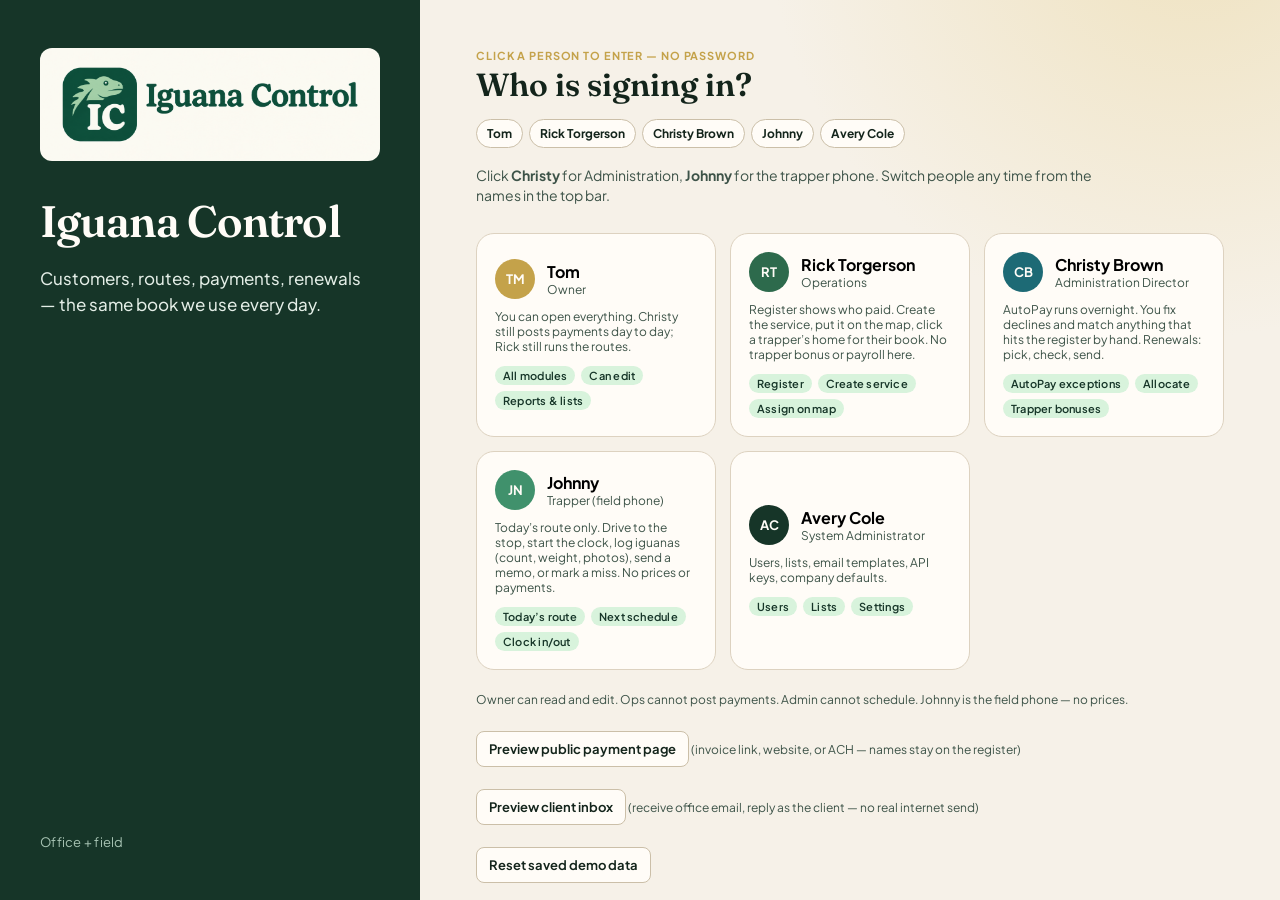
==== commit 1d4cab8d: "made changes in the quotes sending" ====
--- a/index.html
+++ b/index.html
@@ -1,19 +1,20 @@
 <!DOCTYPE html>
-<html lang="en">
+<html lang="en-US">
 <head>
   <meta charset="UTF-8">
   <meta name="viewport" content="width=device-width, initial-scale=1.0">
   <title>Iguana Control</title>
+  <link rel="icon" type="image/png" href="images/logo.png">
   <link rel="preconnect" href="https://fonts.googleapis.com">
   <link rel="preconnect" href="https://fonts.gstatic.com" crossorigin>
   <link href="https://fonts.googleapis.com/css2?family=Fraunces:opsz,wght@9..144,500;9..144,600;9..144,700&family=Plus+Jakarta+Sans:ital,wght@0,400;0,500;0,600;0,700;1,400&display=swap" rel="stylesheet">
-  <link rel="stylesheet" href="global.css?v=svclist1">
+  <link rel="stylesheet" href="global.css?v=quote4">
 </head>
 <body>
   <div id="app"></div>
   <script src="storage.js?v=optimizer2"></script>
   <script src="payments.js?v=monthly1"></script>
-  <script src="intake.js?v=batch1"></script>
-  <script src="index.js?v=svclist1"></script>
+  <script src="intake.js?v=quote2"></script>
+  <script src="index.js?v=quote6"></script>
 </body>
 </html>
--- a/global.css
+++ b/global.css
@@ -70,20 +70,31 @@
   gap: 12px;
 }
 
-.mark-badge {
-  width: 42px;
+.brand-logo {
+  max-width: 100%;
   height: 42px;
+  border-radius: 10px;
+}
+
+.login-brand .brand-logo {
+  height: 100%;
+  width: 100%;
+  object-fit: cover;
   border-radius: 12px;
-  background: var(--fern);
-  color: var(--white);
-  display: grid;
-  place-items: center;
-  font-family: var(--display);
-  font-weight: 700;
-  font-size: 18px;
-}
-
-.mark span { font-weight: 700; letter-spacing: 0.02em; }
+}
+
+.sidebar .brand-logo {
+  height: 56px;
+  width: 100%;
+  object-fit: cover;
+  object-position: center;
+  border-radius: 10px;
+  
+}
+
+.pay-box .brand-logo {
+  height: 48px;
+}
 
 .login-brand h1 {
   font-family: var(--display);
@@ -442,9 +453,6 @@
   overflow-y: auto;
   overscroll-behavior: contain;
   padding: 16px 20px 36px;
-}
-.content:not(.content-map) {
-  max-width: 1400px;
   width: 100%;
 }
 
@@ -583,7 +591,7 @@
   align-items: baseline;
 }
 
-.table-wrap { overflow: auto; }
+.table-wrap { overflow: auto; width: 100%; }
 
 table { width: 100%; border-collapse: collapse; font-size: 13px; }
 
@@ -911,23 +919,29 @@
 }
 .map-vrm {
   display: grid;
-  grid-template-columns: minmax(220px, 260px) minmax(0, 1fr);
+  grid-template-columns: minmax(220px, 280px) minmax(0, 1fr);
   gap: 14px;
   align-items: stretch;
+  flex: 1;
   min-height: 0;
 }
 .map-vrm.has-bestfit {
-  grid-template-columns: minmax(220px, 260px) minmax(0, 1fr) minmax(240px, 280px);
+  grid-template-columns: minmax(220px, 280px) minmax(0, 1fr) minmax(240px, 300px);
 }
 .map-vrm-side {
-  max-height: min(58vh, 520px);
+  max-height: none;
+  min-height: 0;
   overflow: auto;
   overscroll-behavior: contain;
   padding: 12px;
+  display: flex;
+  flex-direction: column;
 }
 .map-vrm-side.is-right .map-bestfit-block { margin-top: 0; }
 .map-vrm-canvas-wrap {
   min-width: 0;
+  min-height: 0;
+  height: 100%;
   display: flex;
   flex-direction: column;
   gap: 8px;
@@ -936,8 +950,8 @@
 }
 .map-vrm .map-canvas {
   width: 100%;
-  height: min(58vh, 520px);
-  min-height: 320px;
+  height: 100%;
+  min-height: 0;
   flex: 1;
   overflow: visible;
   position: relative;
@@ -982,10 +996,17 @@
 }
 .map-select-actions .btn { flex: 1; justify-content: center; }
 .content-map {
-  overflow-y: auto;
+  display: flex;
+  flex-direction: column;
+  overflow: hidden;
   overflow-x: hidden;
-  padding-bottom: 24px;
+  padding-bottom: 16px;
   -webkit-overflow-scrolling: touch;
+}
+.content-map > * { flex-shrink: 0; }
+.content-map > .map-vrm {
+  flex: 1 1 auto;
+  min-height: 0;
 }
 .vrm-side-head h3 { margin: 8px 0 4px; }
 .vrm-table { display: flex; flex-direction: column; gap: 2px; }
@@ -1021,7 +1042,7 @@
   cursor: default;
 }
 .vrm-name { font-weight: 700; font-size: 12px; }
-.vrm-stops { display: flex; flex-direction: column; gap: 4px; max-height: 280px; overflow: auto; }
+.vrm-stops { display: flex; flex-direction: column; gap: 4px; flex: 1; min-height: 0; overflow: auto; }
 .vrm-stop {
   display: flex;
   gap: 8px;
@@ -2299,7 +2320,7 @@
   width: 8px;
 }
 .ready-schedule-card {
-  max-width: 1050px;
+  max-width: none;
 }
 .ready-schedule-row {
   gap: 18px;
@@ -2596,6 +2617,46 @@
 
 .invoice-sheet h3 { font-family: var(--display); font-size: 22px; }
 
+.quote-price-list { margin: 0 0 16px; }
+.quote-pkg-block {
+  margin: 0 0 14px;
+  padding: 12px 14px 6px;
+  border: 1px solid var(--line);
+  border-radius: 14px;
+  background: #fff;
+}
+.quote-pkg-block h4 {
+  margin: 0 0 2px;
+  font-size: 15px;
+}
+.quote-pkg-block > .tiny { margin-bottom: 8px; }
+.quote-pkg-block .settings-list { margin: 0 0 8px; }
+.quote-price-row {
+  border: 1px solid var(--line);
+  border-radius: 12px;
+  padding: 10px 12px;
+  margin-bottom: 8px;
+  background: #faf8f4;
+}
+.quote-price-head {
+  display: flex;
+  flex-wrap: wrap;
+  align-items: baseline;
+  justify-content: space-between;
+  gap: 8px;
+  margin-bottom: 6px;
+}
+.quote-price-grid {
+  display: grid;
+  grid-template-columns: 1fr 1fr 1fr;
+  gap: 8px;
+}
+.quote-price-grid .field { margin-bottom: 8px; }
+.quote-net {
+  font-weight: 700;
+  padding-top: 8px;
+}
+
 .pay-public {
   height: 100%;
   min-height: 100%;
@@ -3091,6 +3152,84 @@
 }
 
 .modal.wide { width: min(720px, 100%); }
+.modal.quote-xl {
+  width: min(1100px, 96vw);
+  max-height: calc(100vh - 24px);
+  padding: 28px 32px;
+}
+.modal.quote-xl h3 { font-size: 28px; }
+.quote-pkg-picks {
+  display: grid;
+  grid-template-columns: 1fr 1fr;
+  gap: 8px;
+  margin: 8px 0 12px;
+}
+.quote-pkg-select-row {
+  display: grid;
+  grid-template-columns: 1.5fr 0.7fr;
+  gap: 12px;
+  margin: 8px 0 12px;
+  align-items: end;
+}
+.quote-term-picks {
+  display: grid;
+  gap: 8px;
+  margin: 0 0 12px;
+}
+.quote-term-group {
+  display: grid;
+  gap: 6px;
+  padding: 10px 12px;
+  border: 1px solid var(--line);
+  border-radius: 12px;
+  background: #faf8f4;
+}
+.quote-term-group-label {
+  font-size: 11px;
+  font-weight: 700;
+  letter-spacing: 0.04em;
+  text-transform: uppercase;
+  color: var(--muted, #6b645a);
+}
+.quote-term-pick {
+  display: flex;
+  align-items: flex-start;
+  gap: 8px;
+}
+.quote-term-pick span { display: grid; gap: 2px; }
+.quote-pkg-pick {
+  display: flex;
+  align-items: flex-start;
+  gap: 8px;
+  padding: 10px 12px;
+  border: 1px solid var(--line);
+  border-radius: 12px;
+  background: #faf8f4;
+}
+.quote-pkg-pick span { display: grid; gap: 2px; }
+.quote-pkg-terms { margin-top: 10px; }
+.quote-pkg-terms h5 { margin: 8px 0 6px; font-size: 14px; }
+.quote-extras {
+  margin: 8px 0 4px;
+  padding: 12px 14px;
+  border: 1px dashed var(--line-strong);
+  border-radius: 14px;
+}
+.quote-extras h4 { margin: 0 0 4px; font-size: 15px; }
+.quote-extra-row {
+  display: grid;
+  grid-template-columns: 1.5fr 0.6fr 1fr auto;
+  gap: 8px;
+  align-items: end;
+  margin-bottom: 8px;
+}
+.quote-letter { max-width: none; }
+@media (max-width: 820px) {
+  .quote-pkg-picks,
+  .quote-pkg-select-row,
+  .quote-extra-row { grid-template-columns: 1fr; }
+  .modal.quote-xl { width: min(100%, 96vw); padding: 18px 16px; }
+}
 .modal.apply-pay { width: min(860px, 100%); padding: 22px 24px 20px; }
 .modal.post-pay { width: min(460px, 100%); padding: 22px 24px 20px; }
 .modal.apply-pay > p,
@@ -4357,6 +4496,10 @@
   .login, .shell, .map-stage, .map-vrm, .assign-stage, .split, .grid-4, .grid-3, .setup-grid, .setup-3, .modal-map-row, .setup-bar-map, .intake-grid, .loc-map-row, .customer-overview-grid, .location-detail-grid, .ns-rules, .ns-form-row, .wl-tech-grid, .wl-stop { grid-template-columns: 1fr; }
   .sidebar { display: none; }
   .shell { height: 100%; }
+  .content-map { overflow-y: auto; }
+  .content-map > .map-vrm { flex: none; }
+  .map-vrm-side { max-height: none; }
+  .map-vrm .map-canvas { min-height: 52vh; }
   .week { grid-template-columns: 1fr; }
   .sched-cover-row { grid-template-columns: 1fr; }
   .month-grid { grid-template-columns: repeat(7, minmax(0, 1fr)); }
@@ -4674,3 +4817,136 @@
 @media (max-width: 820px) {
   .attn-grid, .cust-summary { grid-template-columns: 1fr 1fr; }
 }
+
+/* Simulated office + client email */
+.mail-layout {
+  display: grid;
+  grid-template-columns: minmax(220px, 320px) minmax(0, 1fr);
+  gap: 12px;
+  min-height: min(62vh, 640px);
+  align-items: stretch;
+}
+.mail-list {
+  background: var(--white);
+  border: 1px solid var(--line);
+  border-radius: 14px;
+  overflow-y: auto;
+  overscroll-behavior: contain;
+  min-height: 280px;
+}
+.mail-row {
+  display: flex;
+  flex-direction: column;
+  align-items: flex-start;
+  gap: 2px;
+  width: 100%;
+  text-align: left;
+  border: 0;
+  border-bottom: 1px solid var(--line);
+  background: transparent;
+  padding: 12px 14px;
+  cursor: pointer;
+  font: inherit;
+  color: inherit;
+}
+.mail-row:hover { background: var(--sand); }
+.mail-row.on { background: #f3faf5; }
+.mail-row.unread strong { font-weight: 800; }
+.mail-row.unread { box-shadow: inset 3px 0 0 var(--moss); }
+.mail-row span { font-size: 13px; color: var(--ink); }
+.mail-pane {
+  background: var(--white);
+  border: 1px solid var(--line);
+  border-radius: 14px;
+  display: flex;
+  flex-direction: column;
+  min-height: 280px;
+  min-width: 0;
+}
+.mail-pane-head {
+  padding: 14px 16px 10px;
+  border-bottom: 1px solid var(--line);
+  flex-shrink: 0;
+}
+.mail-pane-head h3 { margin: 0 0 4px; font-size: 16px; }
+.mail-thread {
+  flex: 1;
+  overflow-y: auto;
+  padding: 14px 16px;
+  display: flex;
+  flex-direction: column;
+  gap: 10px;
+}
+.mail-bubble {
+  max-width: 86%;
+  border-radius: 14px;
+  padding: 10px 12px;
+  font-size: 13px;
+  line-height: 1.45;
+}
+.mail-bubble.mine {
+  align-self: flex-end;
+  background: #e7f3ea;
+  border: 1px solid #cfe3d4;
+}
+.mail-bubble.theirs {
+  align-self: flex-start;
+  background: var(--sand);
+  border: 1px solid var(--line);
+}
+.mail-meta { font-size: 11px; color: var(--ink-soft); margin-bottom: 6px; }
+.mail-reply, .mail-compose {
+  border-top: 1px solid var(--line);
+  padding: 12px 16px 14px;
+  flex-shrink: 0;
+}
+.mail-reply .btn, .mail-compose .btn { margin-top: 8px; }
+.mail-client {
+  min-height: 100%;
+  background: var(--paper);
+  display: flex;
+  flex-direction: column;
+}
+.mail-client-bar {
+  display: flex;
+  align-items: center;
+  justify-content: space-between;
+  gap: 12px;
+  flex-wrap: wrap;
+  padding: 14px 20px;
+  background: var(--white);
+  border-bottom: 1px solid var(--line);
+}
+.mail-client-bar .who {
+  display: flex;
+  align-items: center;
+  gap: 10px;
+}
+.mail-client-body {
+  flex: 1;
+  padding: 18px 20px 28px;
+  max-width: 1100px;
+  width: 100%;
+  margin: 0 auto;
+}
+.mail-pick-grid {
+  display: grid;
+  grid-template-columns: repeat(auto-fill, minmax(220px, 1fr));
+  gap: 12px;
+}
+.mail-pick-card {
+  text-align: left;
+  border: 1px solid var(--line);
+  background: var(--white);
+  border-radius: 14px;
+  padding: 16px;
+  cursor: pointer;
+  font: inherit;
+  color: inherit;
+}
+.mail-pick-card:hover { border-color: var(--moss); }
+.mail-pick-card strong { display: block; margin-bottom: 4px; }
+@media (max-width: 820px) {
+  .mail-layout { grid-template-columns: 1fr; min-height: 0; }
+  .mail-list { max-height: 240px; }
+}
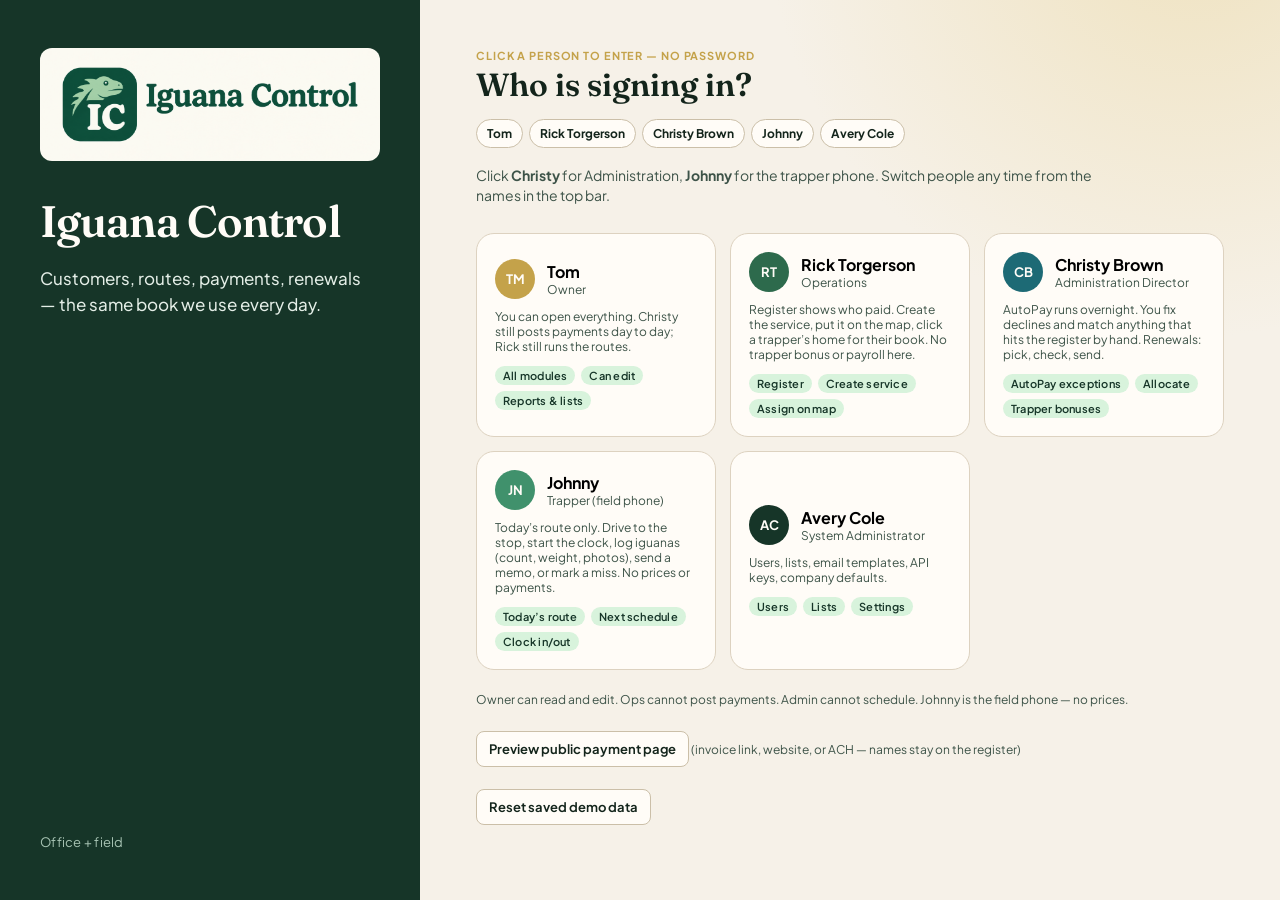
==== commit 286ba7e1: "made changes in the mail and quotes" ====
--- a/index.html
+++ b/index.html
@@ -8,13 +8,13 @@
   <link rel="preconnect" href="https://fonts.googleapis.com">
   <link rel="preconnect" href="https://fonts.gstatic.com" crossorigin>
   <link href="https://fonts.googleapis.com/css2?family=Fraunces:opsz,wght@9..144,500;9..144,600;9..144,700&family=Plus+Jakarta+Sans:ital,wght@0,400;0,500;0,600;0,700;1,400&display=swap" rel="stylesheet">
-  <link rel="stylesheet" href="global.css?v=quote4">
+  <link rel="stylesheet" href="global.css?v=mail4">
 </head>
 <body>
   <div id="app"></div>
   <script src="storage.js?v=optimizer2"></script>
   <script src="payments.js?v=monthly1"></script>
   <script src="intake.js?v=quote2"></script>
-  <script src="index.js?v=quote6"></script>
+  <script src="index.js?v=mail3"></script>
 </body>
 </html>
--- a/global.css
+++ b/global.css
@@ -2617,7 +2617,7 @@
 
 .invoice-sheet h3 { font-family: var(--display); font-size: 22px; }
 
-.quote-price-list { margin: 0 0 16px; }
+.quote-price-list { margin: 0 0 10px; }
 .quote-pkg-block {
   margin: 0 0 14px;
   padding: 12px 14px 6px;
@@ -3153,11 +3153,12 @@
 
 .modal.wide { width: min(720px, 100%); }
 .modal.quote-xl {
-  width: min(1100px, 96vw);
-  max-height: calc(100vh - 24px);
-  padding: 28px 32px;
-}
-.modal.quote-xl h3 { font-size: 28px; }
+  width: min(640px, 96vw);
+  max-height: calc(100vh - 32px);
+  padding: 14px 16px;
+}
+.modal.quote-xl h3 { font-size: 20px; margin-bottom: 4px; }
+.modal.quote-xl > p { margin-bottom: 8px; }
 .quote-pkg-picks {
   display: grid;
   grid-template-columns: 1fr 1fr;
@@ -3166,10 +3167,61 @@
 }
 .quote-pkg-select-row {
   display: grid;
-  grid-template-columns: 1.5fr 0.7fr;
-  gap: 12px;
-  margin: 8px 0 12px;
+  grid-template-columns: 1.6fr 0.6fr;
+  gap: 8px;
+  margin: 6px 0 8px;
   align-items: end;
+}
+.quote-pkg-select-row .field { margin-bottom: 0; }
+.quote-term-table {
+  display: grid;
+  gap: 4px;
+  margin: 4px 0 0;
+}
+.quote-term-head,
+.quote-term-row {
+  display: grid;
+  grid-template-columns: 22px minmax(108px, 1.5fr) 68px 72px 58px 78px;
+  gap: 6px;
+  align-items: center;
+}
+.quote-term-head {
+  padding: 0 8px;
+  font-size: 10px;
+  font-weight: 700;
+  letter-spacing: 0.04em;
+  text-transform: uppercase;
+  color: var(--muted, #6b645a);
+}
+.quote-term-row {
+  padding: 5px 8px;
+  border: 1px solid var(--line);
+  border-radius: 8px;
+  background: #faf8f4;
+}
+.quote-term-row:has(input[type="checkbox"]:not(:checked)) {
+  opacity: 0.5;
+  background: #fff;
+}
+.quote-term-check {
+  display: flex;
+  align-items: center;
+  justify-content: center;
+  margin: 0;
+}
+.quote-term-name { font-size: 12px; font-weight: 650; line-height: 1.25; margin: 0; cursor: pointer; }
+.quote-term-list { font-size: 12px; color: var(--ink-soft); }
+.quote-term-row input[type="number"] {
+  width: 100%;
+  min-width: 0;
+  padding: 4px 6px;
+  font-size: 12px;
+}
+.quote-term-row .quote-net {
+  font-size: 12px;
+  font-weight: 700;
+  padding-top: 0;
+  white-space: nowrap;
 }
 .quote-term-picks {
   display: grid;
@@ -3210,12 +3262,12 @@
 .quote-pkg-terms { margin-top: 10px; }
 .quote-pkg-terms h5 { margin: 8px 0 6px; font-size: 14px; }
 .quote-extras {
-  margin: 8px 0 4px;
-  padding: 12px 14px;
+  margin: 10px 0 4px;
+  padding: 8px 10px;
   border: 1px dashed var(--line-strong);
-  border-radius: 14px;
-}
-.quote-extras h4 { margin: 0 0 4px; font-size: 15px; }
+  border-radius: 10px;
+}
+.quote-extras h4 { margin: 0 0 6px; font-size: 13px; }
 .quote-extra-row {
   display: grid;
   grid-template-columns: 1.5fr 0.6fr 1fr auto;
@@ -3224,11 +3276,73 @@
   margin-bottom: 8px;
 }
 .quote-letter { max-width: none; }
+.quote-letter-label {
+  display: block;
+  margin: 8px 0 4px;
+  font-weight: 700;
+  letter-spacing: 0.03em;
+  text-transform: uppercase;
+}
+.quote-letter-edit {
+  width: 100%;
+  border: 1px dashed var(--line-strong);
+  background: #fffdf8;
+  border-radius: 8px;
+  padding: 8px 10px;
+  font: inherit;
+  color: inherit;
+  line-height: 1.45;
+  resize: vertical;
+}
+.quote-letter-edit:focus {
+  outline: 2px solid var(--fern);
+  border-style: solid;
+}
+.quote-letter-locked {
+  margin: 10px 0 4px;
+  padding: 10px 12px;
+  border: 1px solid var(--line);
+  border-radius: 10px;
+  background: #f7f4ee;
+}
+.quote-locked-tag {
+  font-size: 10px;
+  font-weight: 700;
+  letter-spacing: 0.04em;
+  text-transform: uppercase;
+  color: var(--muted, #6b645a);
+  margin-bottom: 4px;
+}
+.invoice-letter-edit { margin-bottom: 8px; }
+.invoice-letter-read {
+  padding: 8px 10px;
+  border: 1px solid var(--line);
+  border-radius: 8px;
+  background: #fffdf8;
+  line-height: 1.45;
+  margin-bottom: 8px;
+  white-space: pre-wrap;
+}
 @media (max-width: 820px) {
   .quote-pkg-picks,
   .quote-pkg-select-row,
   .quote-extra-row { grid-template-columns: 1fr; }
-  .modal.quote-xl { width: min(100%, 96vw); padding: 18px 16px; }
+  .quote-term-head { display: none; }
+  .quote-term-row {
+    grid-template-columns: 22px 1fr 1fr;
+    grid-template-areas:
+      "check name name"
+      "check list list"
+      "check price disc"
+      "check net net";
+  }
+  .quote-term-check { grid-area: check; }
+  .quote-term-name { grid-area: name; }
+  .quote-term-list { grid-area: list; }
+  .quote-term-row input[data-prog][id^="qp-price"] { grid-area: price; }
+  .quote-term-row input[data-prog][id^="qp-disc"] { grid-area: disc; }
+  .quote-term-row .quote-net { grid-area: net; }
+  .modal.quote-xl { width: min(100%, 96vw); padding: 14px 12px; }
 }
 .modal.apply-pay { width: min(860px, 100%); padding: 22px 24px 20px; }
 .modal.post-pay { width: min(460px, 100%); padding: 22px 24px 20px; }
@@ -4818,21 +4932,56 @@
   .attn-grid, .cust-summary { grid-template-columns: 1fr 1fr; }
 }
 
-/* Simulated office + client email */
+/* Office email */
+.content:has(.mail-screen) {
+  display: flex;
+  flex-direction: column;
+  overflow: hidden;
+}
+.mail-screen {
+  flex: 1;
+  min-height: 0;
+  display: flex;
+  flex-direction: column;
+}
+.mail-screen .page-head,
+.mail-screen .actions,
+.mail-screen .seg { flex-shrink: 0; }
 .mail-layout {
   display: grid;
   grid-template-columns: minmax(220px, 320px) minmax(0, 1fr);
   gap: 12px;
-  min-height: min(62vh, 640px);
+  height: min(520px, calc(100vh - 280px));
+  min-height: 240px;
   align-items: stretch;
+}
+.mail-screen .mail-layout {
+  flex: 1;
+  height: auto;
+  min-height: 0;
+  overflow: hidden;
 }
 .mail-list {
   background: var(--white);
   border: 1px solid var(--line);
   border-radius: 14px;
-  overflow-y: auto;
+  min-height: 0;
+  height: auto;
+  max-height: 100%;
+  align-self: stretch;
+  overflow-x: hidden;
+  overflow-y: scroll;
   overscroll-behavior: contain;
-  min-height: 280px;
+  scrollbar-gutter: stable;
+  scrollbar-width: thin;
+  scrollbar-color: var(--line-strong) transparent;
+}
+.mail-list::-webkit-scrollbar { width: 10px; }
+.mail-list::-webkit-scrollbar-thumb {
+  background: var(--line-strong);
+  border-radius: 999px;
+  border: 2px solid transparent;
+  background-clip: padding-box;
 }
 .mail-row {
   display: flex;
@@ -4860,8 +5009,11 @@
   border-radius: 14px;
   display: flex;
   flex-direction: column;
-  min-height: 280px;
+  height: 100%;
+  min-height: 0;
+  max-height: 100%;
   min-width: 0;
+  overflow: hidden;
 }
 .mail-pane-head {
   padding: 14px 16px 10px;
@@ -4875,78 +5027,59 @@
   padding: 14px 16px;
   display: flex;
   flex-direction: column;
-  gap: 10px;
-}
-.mail-bubble {
-  max-width: 86%;
-  border-radius: 14px;
-  padding: 10px 12px;
+  gap: 12px;
+}
+.mail-msg {
+  border: 1px solid var(--line);
+  border-radius: 12px;
+  background: #fff;
+  overflow: hidden;
+}
+.mail-msg.in { background: #faf8f4; }
+.mail-msg-head {
+  padding: 12px 14px 10px;
+  border-bottom: 1px solid var(--line);
+}
+.mail-msg-when {
+  font-size: 11px;
+  color: var(--ink-soft, #6b645a);
+  margin-bottom: 8px;
+}
+.mail-hdr-row {
+  display: grid;
+  grid-template-columns: 44px 1fr;
+  gap: 8px;
   font-size: 13px;
-  line-height: 1.45;
-}
-.mail-bubble.mine {
-  align-self: flex-end;
-  background: #e7f3ea;
-  border: 1px solid #cfe3d4;
-}
-.mail-bubble.theirs {
-  align-self: flex-start;
-  background: var(--sand);
-  border: 1px solid var(--line);
-}
-.mail-meta { font-size: 11px; color: var(--ink-soft); margin-bottom: 6px; }
-.mail-reply, .mail-compose {
+  margin-top: 3px;
+}
+.mail-hdr-row span { color: var(--ink-soft, #6b645a); }
+.mail-hdr-row strong { font-weight: 600; word-break: break-word; }
+.mail-msg-body {
+  padding: 14px;
+  font-size: 14px;
+  line-height: 1.5;
+}
+.mail-reply-bar {
+  padding: 12px 16px 14px;
   border-top: 1px solid var(--line);
+}
+.mail-compose {
   padding: 12px 16px 14px;
-  flex-shrink: 0;
-}
-.mail-reply .btn, .mail-compose .btn { margin-top: 8px; }
-.mail-client {
-  min-height: 100%;
-  background: var(--paper);
-  display: flex;
-  flex-direction: column;
-}
-.mail-client-bar {
-  display: flex;
-  align-items: center;
-  justify-content: space-between;
-  gap: 12px;
-  flex-wrap: wrap;
-  padding: 14px 20px;
-  background: var(--white);
-  border-bottom: 1px solid var(--line);
-}
-.mail-client-bar .who {
-  display: flex;
-  align-items: center;
-  gap: 10px;
-}
-.mail-client-body {
   flex: 1;
-  padding: 18px 20px 28px;
-  max-width: 1100px;
-  width: 100%;
-  margin: 0 auto;
-}
-.mail-pick-grid {
-  display: grid;
-  grid-template-columns: repeat(auto-fill, minmax(220px, 1fr));
-  gap: 12px;
-}
-.mail-pick-card {
-  text-align: left;
-  border: 1px solid var(--line);
-  background: var(--white);
-  border-radius: 14px;
-  padding: 16px;
-  cursor: pointer;
-  font: inherit;
-  color: inherit;
-}
-.mail-pick-card:hover { border-color: var(--moss); }
-.mail-pick-card strong { display: block; margin-bottom: 4px; }
+  overflow-y: auto;
+}
+.mail-letter .actions { margin-top: 8px; }
+.mail-addr-grid {
+  display: grid;
+  grid-template-columns: 1fr 1fr 1fr;
+  gap: 8px;
+}
 @media (max-width: 820px) {
-  .mail-layout { grid-template-columns: 1fr; min-height: 0; }
-  .mail-list { max-height: 240px; }
-}
+  .mail-layout {
+    grid-template-columns: 1fr;
+    height: auto;
+    min-height: 0;
+  }
+  .mail-list { height: 240px; max-height: 240px; }
+  .mail-addr-grid { grid-template-columns: 1fr; }
+}
